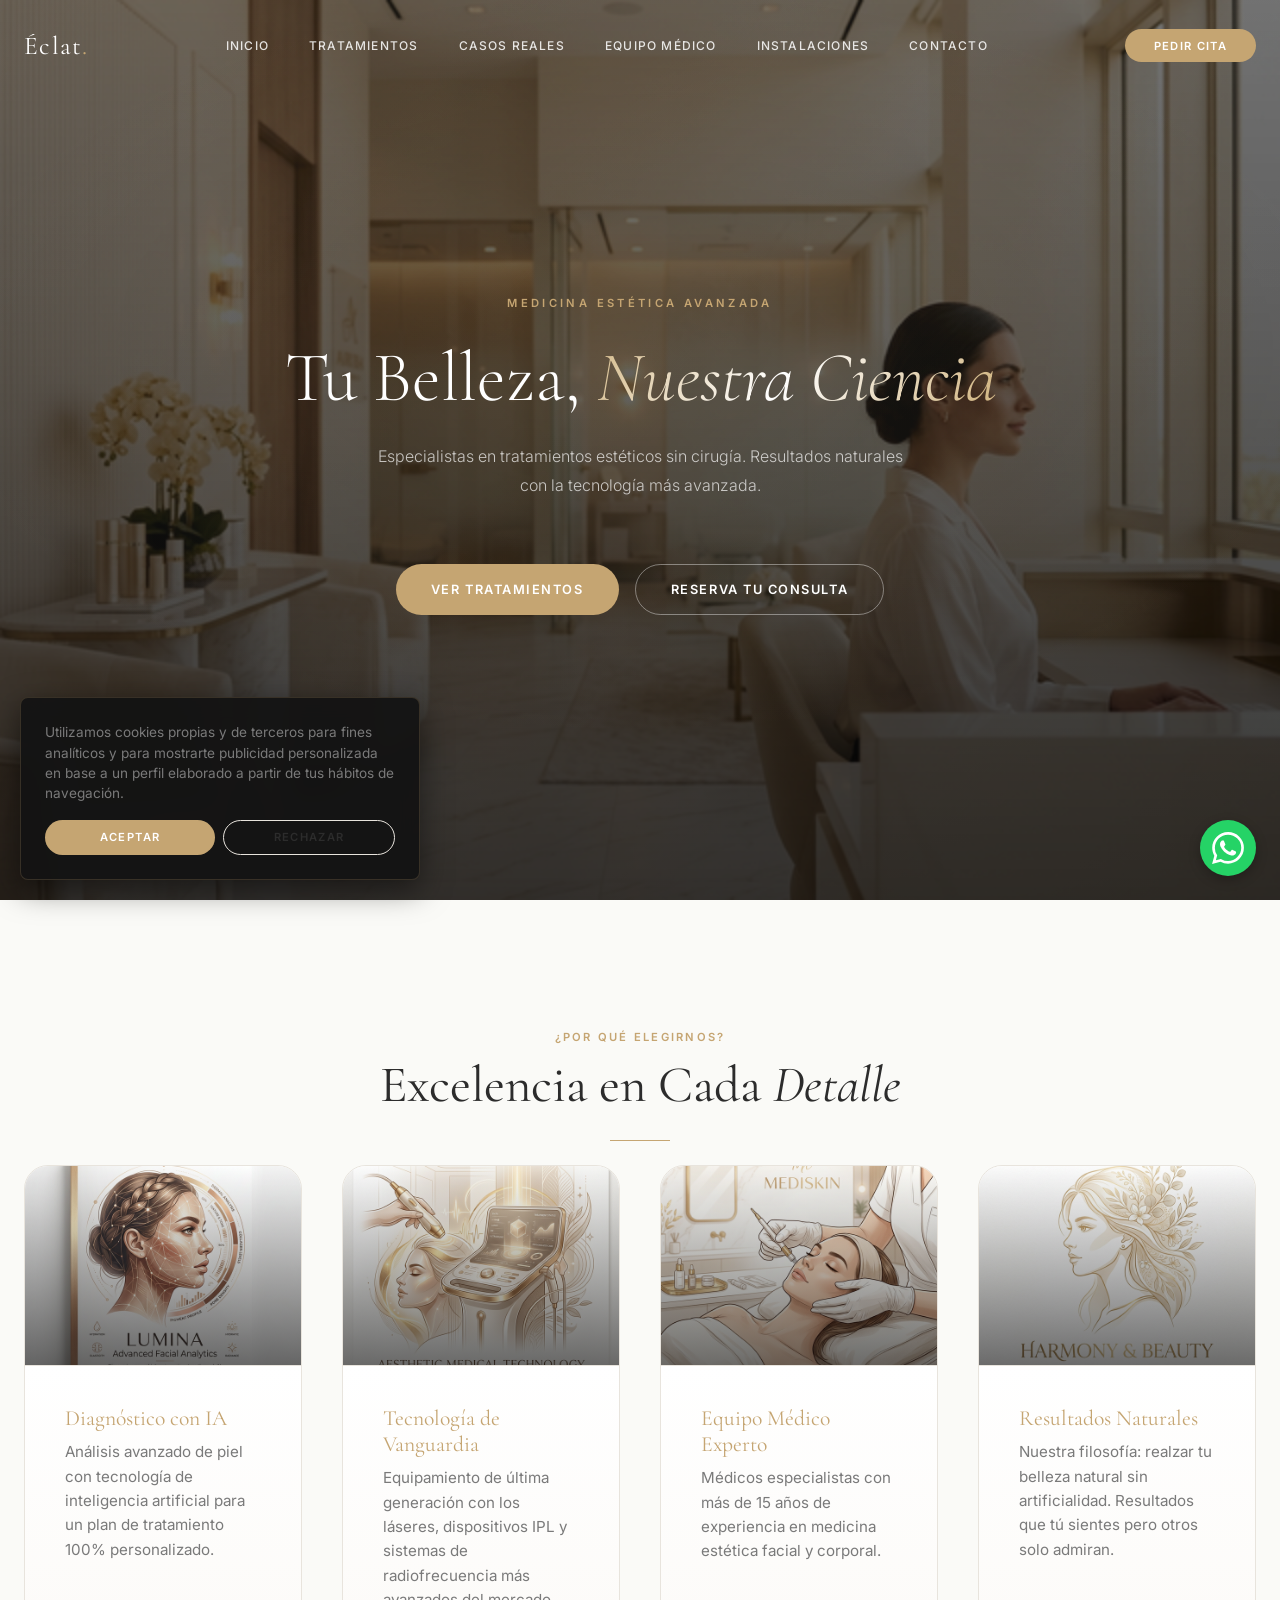
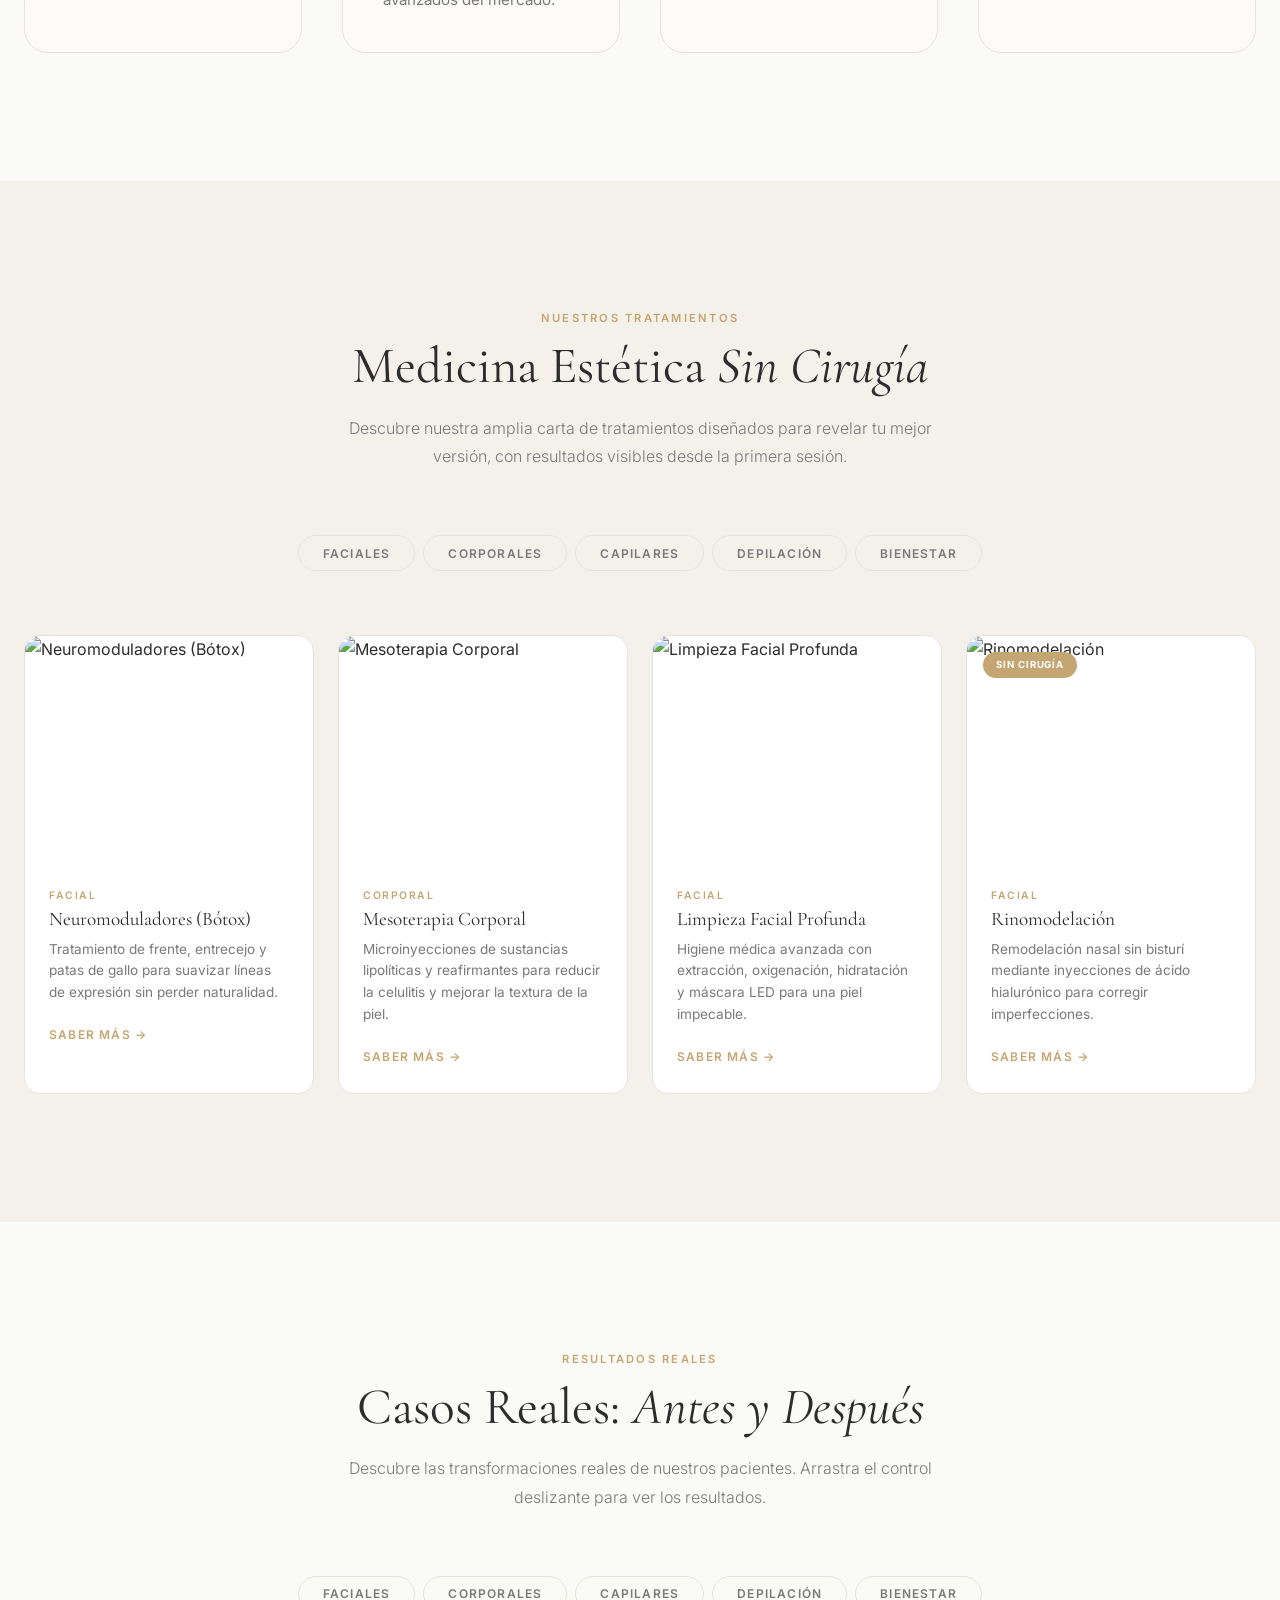
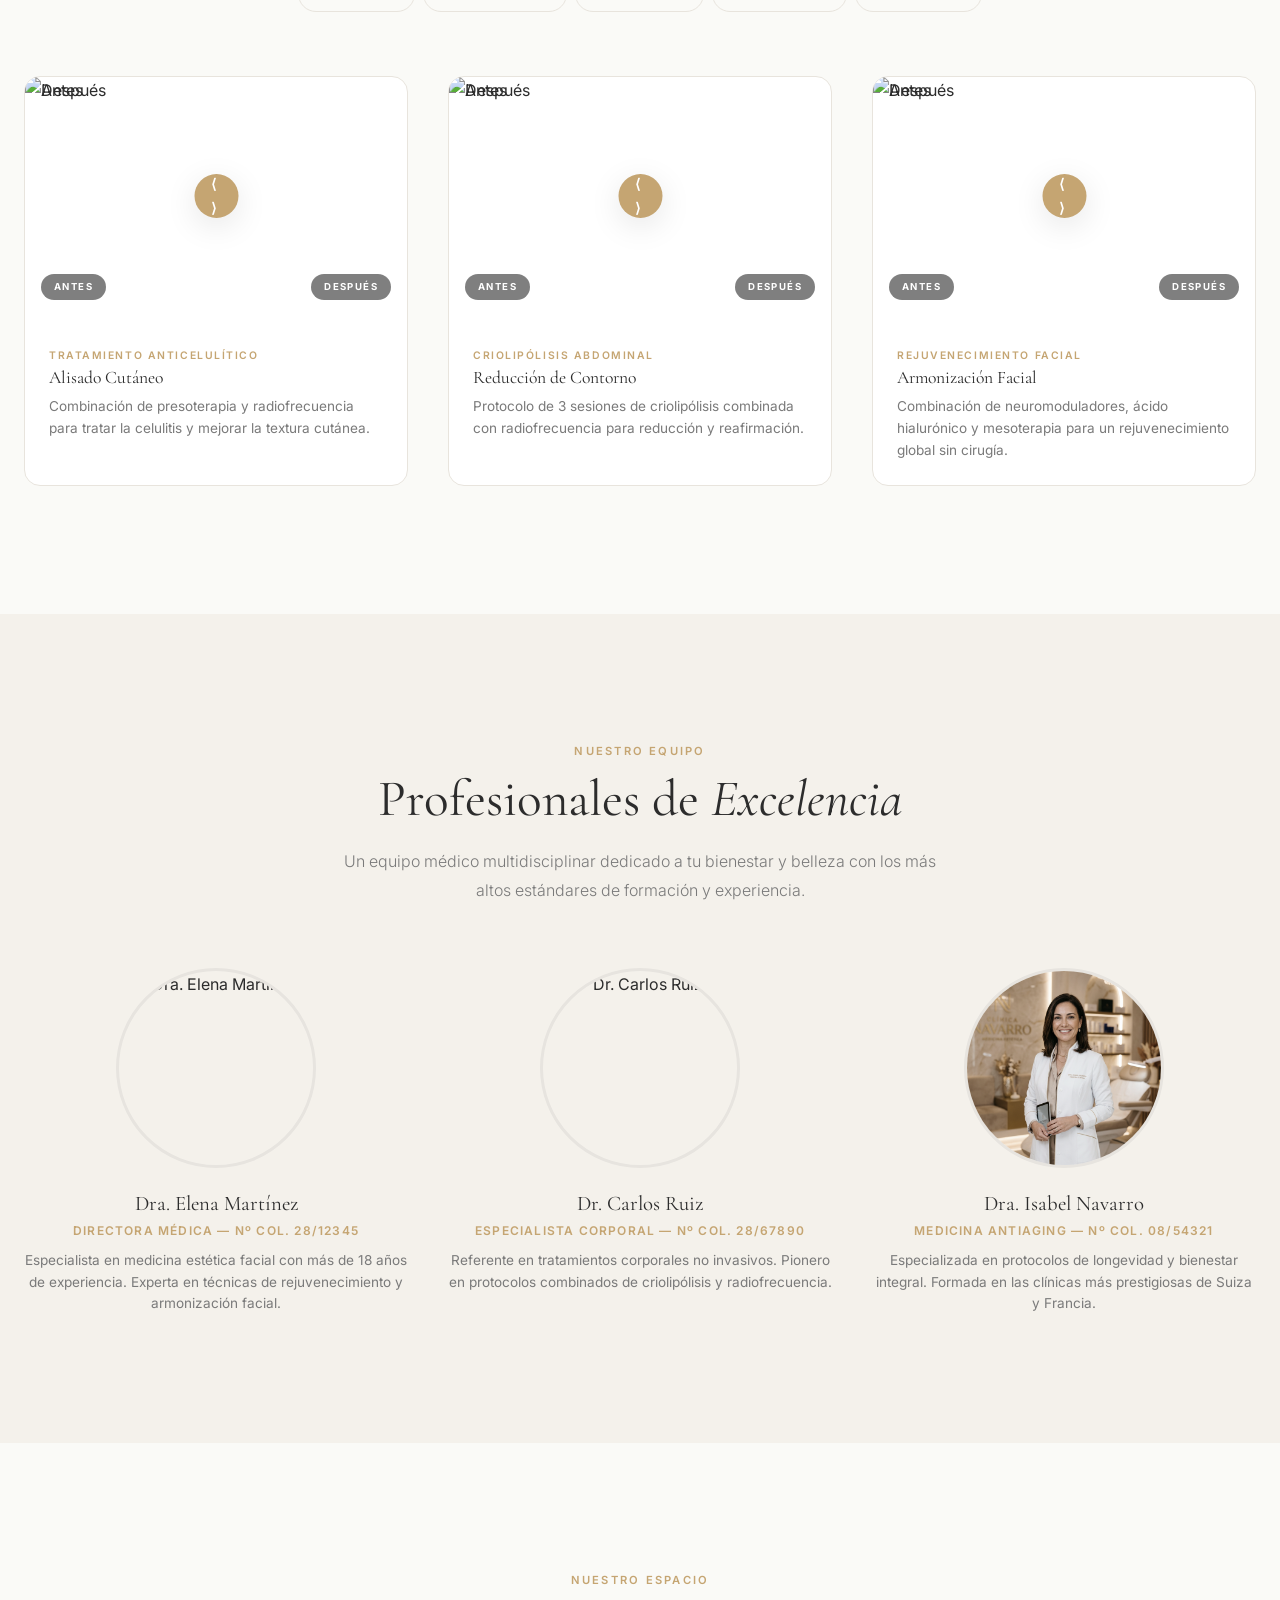
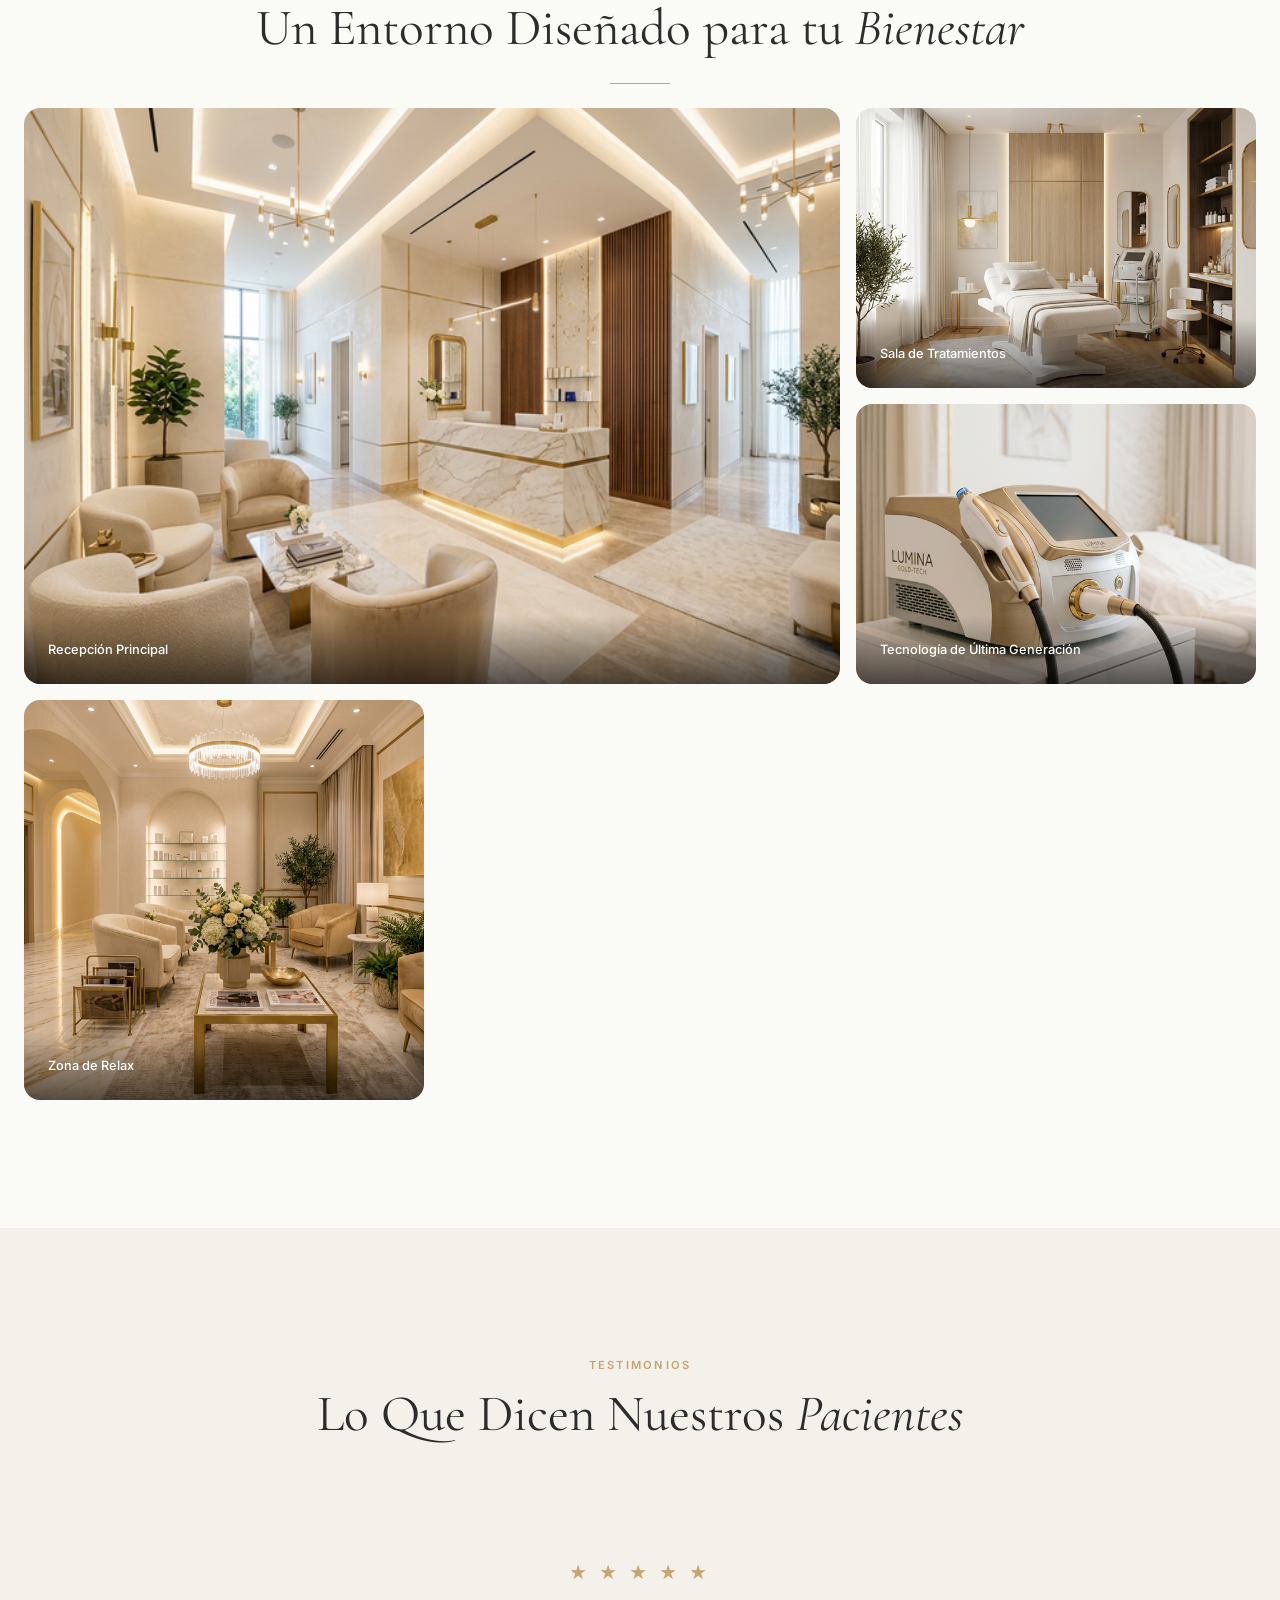
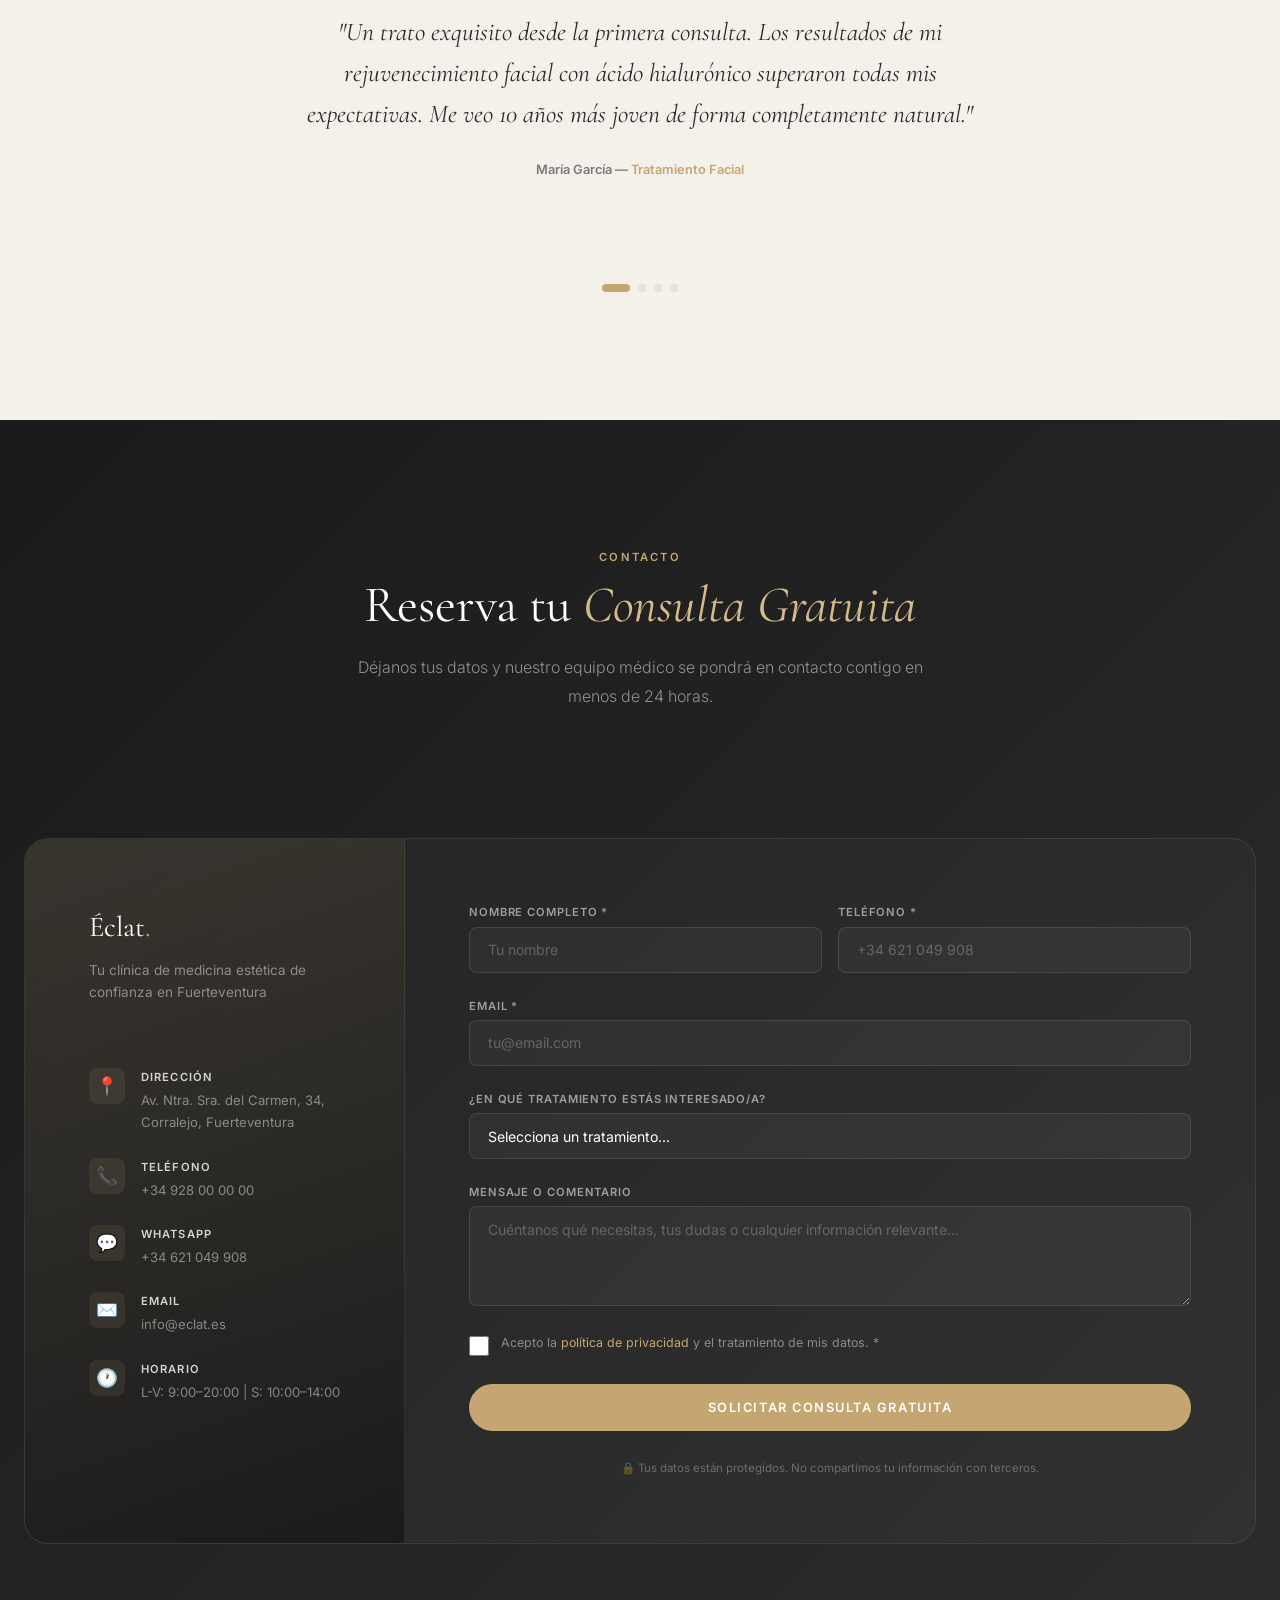
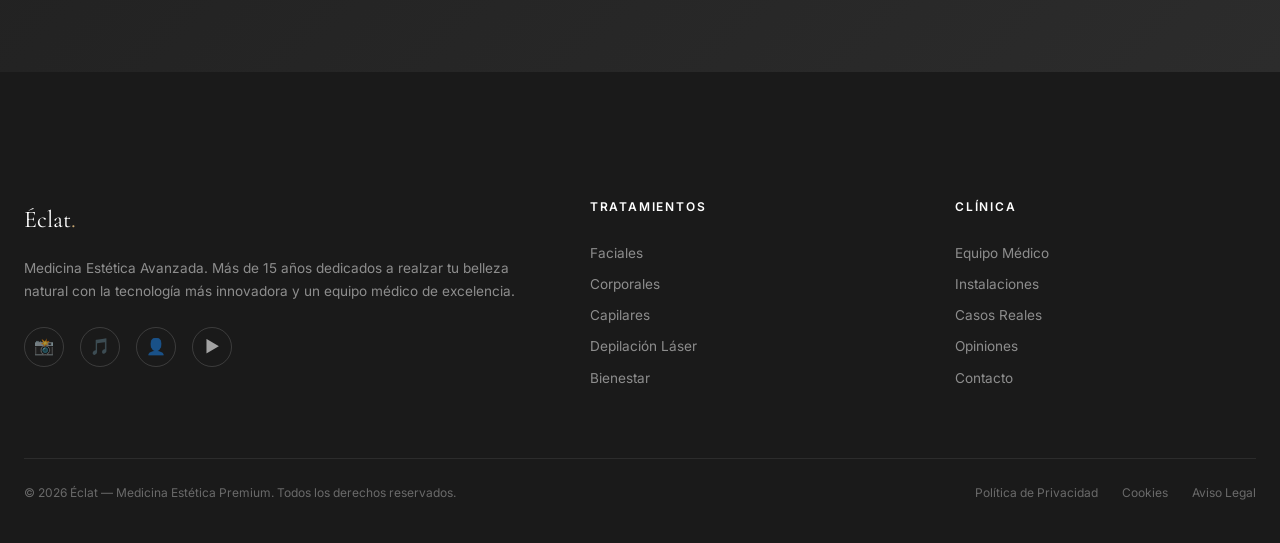
==== index.html @ e2009269 "Initial commit" ====
<!DOCTYPE html>
<html lang="es">

<head>
  <meta charset="UTF-8">
  <meta name="viewport" content="width=device-width, initial-scale=1.0">
  <title>Clínica Estética Premium — Medicina Estética Avanzada</title>
  <meta name="description"
    content="Descubre los mejores tratamientos de medicina estética sin cirugía. Ácido hialurónico, neuromoduladores, rejuvenecimiento facial y corporal en nuestra clínica premium.">
  <link rel="stylesheet" href="css/style.css?v=final4">
  <style>
    /* Ocultar el botón automático del widget de CitaYa para que no moleste al chat */
    #citaya-widget + button, 
    button[style*="fixed"][style*="z-index: 9998"],
    button:has(svg) + div + button { 
      display: none !important; 
    }
  </style>
  <link rel="icon"
    href="data:image/svg+xml,<svg xmlns='http://www.w3.org/2000/svg' viewBox='0 0 100 100'><text y='.9em' font-size='90'>✨</text></svg>">
</head>

<body>

  <!-- ======== HEADER ======== -->
  <header class="header" id="header">
    <div class="container header__inner">
      <a href="#inicio" class="header__logo">Éclat<span>.</span></a>
      <nav class="header__nav" id="nav">
        <a href="#inicio">Inicio</a>
        <a href="#tratamientos">Tratamientos</a>
        <a href="#resultados">Casos Reales</a>
        <a href="#equipo">Equipo Médico</a>
        <a href="#instalaciones">Instalaciones</a>
        <a href="#contacto">Contacto</a>
      </nav>
      <button onclick="abrirCitaya()" class="btn btn--primary header__cta">Pedir Cita</button>
      <button class="header__burger" id="burger" aria-label="Abrir menú">
        <span></span><span></span><span></span>
      </button>
    </div>
  </header>

  <!-- Mobile Nav -->
  <nav class="mobile-nav" id="mobileNav">
    <a href="#inicio">Inicio</a>
    <a href="#tratamientos">Tratamientos</a>
    <a href="#resultados">Casos Reales</a>
    <a href="#equipo">Equipo Médico</a>
    <a href="#instalaciones">Instalaciones</a>
    <a href="#contacto">Contacto</a>
    <button onclick="abrirCitaya()" class="btn btn--primary" style="margin-top:1rem;">Pedir Cita</button>
  </nav>

  <!-- ======== HERO ======== -->
  <section class="hero" id="inicio">
    <div class="hero__bg">
      <img src="img/hero-bg.png" alt="Clínica Éclat — Medicina Estética Premium">
    </div>
    <div class="hero__overlay"></div>
    <!-- Large Aurora Orbs -->
    <div class="hero__orbs">
      <div class="hero__orb hero__orb--1"></div>
      <div class="hero__orb hero__orb--2"></div>
      <div class="hero__orb hero__orb--3"></div>
      <div class="hero__orb hero__orb--4"></div>
    </div>
    <!-- Mouse-tracking spotlight -->
    <div class="hero__spotlight" id="heroSpotlight"></div>
    <!-- Floating particles (JS-generated) -->
    <div class="hero__particles" id="heroParticles"></div>
    <!-- Decorative corner frames -->
    <!-- Content -->
    <div class="hero__content">
      <span class="hero__label hero-anim hero-anim--1">
        <span class="hero__label-line"></span>
        Medicina Estética Avanzada
        <span class="hero__label-line"></span>
      </span>
      <h1 class="hero__title hero-anim hero-anim--2">Tu Belleza, <em class="hero__shimmer">Nuestra Ciencia</em></h1>
      <p class="hero__subtitle hero-anim hero-anim--3">Especialistas en tratamientos estéticos sin cirugía. Resultados
        naturales con la tecnología más avanzada.</p>
      <div class="hero__buttons hero-anim hero-anim--4">
        <a href="#tratamientos" class="btn btn--primary btn--glow">Ver Tratamientos</a>
        <a href="#contacto" class="btn btn--outline-white">Reserva tu Consulta</a>
      </div>
    </div>
  </section>

  <!-- ======== BENEFITS ======== -->
  <section class="section" id="beneficios">
    <div class="container">
      <div class="text-center">
        <span class="section__label reveal">¿Por Qué Elegirnos?</span>
        <h2 class="section__title reveal">Excelencia en Cada <em>Detalle</em></h2>
        <div class="divider reveal"></div>
      </div>
      <div class="benefits">
        <div class="benefit-card reveal reveal-delay-1">
          <div class="benefit-card__image-wrapper">
            <img src="img/illust_ai.png" alt="Diagnóstico IA" class="benefit-card__image">
          </div>
          <div class="benefit-card__content">
            <h3 class="benefit-card__title">Diagnóstico con IA</h3>
            <p class="benefit-card__desc">Análisis avanzado de piel con tecnología de inteligencia artificial para un
              plan de tratamiento 100% personalizado.</p>
          </div>
        </div>

        <div class="benefit-card reveal reveal-delay-2">
          <div class="benefit-card__image-wrapper">
            <img src="img/illust_tech.png" alt="Tecnología Vanguardia" class="benefit-card__image">
          </div>
          <div class="benefit-card__content">
            <h3 class="benefit-card__title">Tecnología de Vanguardia</h3>
            <p class="benefit-card__desc">Equipamiento de última generación con los láseres, dispositivos IPL y sistemas
              de radiofrecuencia más avanzados del mercado.</p>
          </div>
        </div>

        <div class="benefit-card reveal reveal-delay-3">
          <div class="benefit-card__image-wrapper">
            <img src="img/illust_team.png" alt="Equipo Médico Experto" class="benefit-card__image">
          </div>
          <div class="benefit-card__content">
            <h3 class="benefit-card__title">Equipo Médico Experto</h3>
            <p class="benefit-card__desc">Médicos especialistas con más de 15 años de experiencia en medicina estética
              facial y corporal.</p>
          </div>
        </div>

        <div class="benefit-card reveal reveal-delay-4">
          <div class="benefit-card__image-wrapper">
            <img src="img/illust_results.png" alt="Resultados Naturales" class="benefit-card__image">
          </div>
          <div class="benefit-card__content">
            <h3 class="benefit-card__title">Resultados Naturales</h3>
            <p class="benefit-card__desc">Nuestra filosofía: realzar tu belleza natural sin artificialidad. Resultados
              que tú sientes pero otros solo admiran.</p>
          </div>
        </div>
      </div>
    </div>
  </section>

  <!-- ======== TREATMENTS ======== -->
  <section class="section section--alt" id="tratamientos">
    <div class="container">
      <div class="text-center">
        <span class="section__label reveal">Nuestros Tratamientos</span>
        <h2 class="section__title reveal">Medicina Estética <em>Sin Cirugía</em></h2>
        <p class="section__subtitle reveal">Descubre nuestra amplia carta de tratamientos diseñados para revelar tu
          mejor versión, con resultados visibles desde la primera sesión.</p>
      </div>

      <!-- Tabs -->
      <div class="treatments__tabs reveal" id="treatmentTabs">
        <button class="treatments__tab" data-category="facial">Faciales</button>
        <button class="treatments__tab" data-category="corporal">Corporales</button>
        <button class="treatments__tab" data-category="capilar">Capilares</button>
        <button class="treatments__tab" data-category="depilacion">Depilación</button>
        <button class="treatments__tab" data-category="bienestar">Bienestar</button>
      </div>

      <!-- Grid -->
      <div class="treatments__grid" id="treatmentsGrid">
        <!-- Cards inserted by JS -->
      </div>
    </div>
  </section>

  <!-- ======== BEFORE / AFTER ======== -->
  <section class="section" id="resultados">
    <div class="container">
      <div class="text-center">
        <span class="section__label reveal">Resultados Reales</span>
        <h2 class="section__title reveal">Casos Reales: <em>Antes y Después</em></h2>
        <p class="section__subtitle reveal">Descubre las transformaciones reales de nuestros pacientes. Arrastra el
          control deslizante para ver los resultados.</p>
      </div>

      <!-- Filters -->
      <div class="cases__filters reveal" id="caseFilters">
        <button class="treatments__tab" data-filter="facial">Faciales</button>
        <button class="treatments__tab" data-filter="corporal">Corporales</button>
        <button class="treatments__tab" data-filter="capilar">Capilares</button>
        <button class="treatments__tab" data-filter="depilacion">Depilación</button>
        <button class="treatments__tab" data-filter="bienestar">Bienestar</button>
      </div>

      <!-- Cases Grid -->
      <div class="cases__grid" id="casesGrid">
        <!-- Cases inserted by JS -->
      </div>


    </div>
  </section>

  <!-- ======== ADMIN: UPLOAD PANEL (Hidden by default, toggle with ?admin) ======== -->
  <section class="section section--alt" id="adminUpload" style="display:none;">
    <div class="container container--narrow">
      <div class="text-center">
        <span class="section__label">Panel de Administración</span>
        <h2 class="section__title">Subir Nuevo <em>Caso Real</em></h2>
        <p class="section__subtitle">Sube las fotos o vídeos del antes y después de tus pacientes.</p>
      </div>
      <form id="uploadForm" class="upload-form">
        <div style="display:grid;grid-template-columns:1fr 1fr;gap:var(--space-lg);margin-bottom:var(--space-lg);">
          <div>
            <label class="section__label" style="margin-bottom:var(--space-sm);">Foto / Vídeo — Antes</label>
            <div class="upload-zone" id="dropBefore">
              <div class="upload-zone__icon">📷</div>
              <p class="upload-zone__text">Arrastra aquí o <strong>haz clic</strong> para seleccionar</p>
              <input type="file" id="fileBefore" accept="image/*,video/*" style="display:none;">
            </div>
            <div id="previewBefore" style="margin-top:var(--space-sm);"></div>
          </div>
          <div>
            <label class="section__label" style="margin-bottom:var(--space-sm);">Foto / Vídeo — Después</label>
            <div class="upload-zone" id="dropAfter">
              <div class="upload-zone__icon">📷</div>
              <p class="upload-zone__text">Arrastra aquí o <strong>haz clic</strong> para seleccionar</p>
              <input type="file" id="fileAfter" accept="image/*,video/*" style="display:none;">
            </div>
            <div id="previewAfter" style="margin-top:var(--space-sm);"></div>
          </div>
        </div>

        <div style="display:grid;grid-template-columns:1fr 1fr;gap:var(--space-lg);margin-bottom:var(--space-lg);">
          <div>
            <label class="section__label" style="margin-bottom:var(--space-sm);">Nombre del Paciente</label>
            <input type="text" id="caseName" placeholder="Ej: María G."
              style="width:100%;padding:0.75rem 1rem;border:1px solid var(--color-border);border-radius:var(--radius-md);font-family:var(--font-sans);font-size:0.9rem;outline:none;background:var(--color-surface);">
          </div>
          <div>
            <label class="section__label" style="margin-bottom:var(--space-sm);">Tratamiento Realizado</label>
            <select id="caseTreatment"
              style="width:100%;padding:0.75rem 1rem;border:1px solid var(--color-border);border-radius:var(--radius-md);font-family:var(--font-sans);font-size:0.9rem;outline:none;background:var(--color-surface);">
              <option value="facial">Facial</option>
              <option value="corporal">Corporal</option>
              <option value="capilar">Capilar</option>
              <option value="depilacion">Depilación</option>
              <option value="bienestar">Bienestar</option>
            </select>
          </div>
        </div>

        <div style="margin-bottom:var(--space-lg);">
          <label class="section__label" style="margin-bottom:var(--space-sm);">Descripción del Caso</label>
          <textarea id="caseDesc" rows="3"
            placeholder="Describe brevemente el tratamiento aplicado y los resultados obtenidos..."
            style="width:100%;padding:0.75rem 1rem;border:1px solid var(--color-border);border-radius:var(--radius-md);font-family:var(--font-sans);font-size:0.9rem;outline:none;resize:vertical;background:var(--color-surface);"></textarea>
        </div>

        <div class="text-center">
          <button type="submit" class="btn btn--primary">Publicar Caso Real</button>
        </div>
      </form>
    </div>
  </section>

  <!-- ======== TEAM ======== -->
  <section class="section section--alt" id="equipo">
    <div class="container">
      <div class="text-center">
        <span class="section__label reveal">Nuestro Equipo</span>
        <h2 class="section__title reveal">Profesionales de <em>Excelencia</em></h2>
        <p class="section__subtitle reveal">Un equipo médico multidisciplinar dedicado a tu bienestar y belleza con los
          más altos estándares de formación y experiencia.</p>
      </div>
      <div class="team__grid">
        <div class="team-card reveal reveal-delay-1">
          <img src="https://images.unsplash.com/photo-1559839734-2b71ea197ec2?w=400&h=400&fit=crop&crop=face"
            alt="Dra. Elena Martínez" class="team-card__photo">
          <h3 class="team-card__name">Dra. Elena Martínez</h3>
          <p class="team-card__role">Directora Médica — Nº Col. 28/12345</p>
          <p class="team-card__bio">Especialista en medicina estética facial con más de 18 años de experiencia. Experta
            en técnicas de rejuvenecimiento y armonización facial.</p>
        </div>
        <div class="team-card reveal reveal-delay-2">
          <img src="https://images.unsplash.com/photo-1612349317150-e413f6a5b16d?w=400&h=400&fit=crop&crop=face"
            alt="Dr. Carlos Ruiz" class="team-card__photo">
          <h3 class="team-card__name">Dr. Carlos Ruiz</h3>
          <p class="team-card__role">Especialista Corporal — Nº Col. 28/67890</p>
          <p class="team-card__bio">Referente en tratamientos corporales no invasivos. Pionero en protocolos combinados
            de criolipólisis y radiofrecuencia.</p>
        </div>
        <div class="team-card reveal reveal-delay-3">
          <img src="img/dra_isabel_navarro.png" alt="Dra. Isabel Navarro" class="team-card__photo">
          <h3 class="team-card__name">Dra. Isabel Navarro</h3>
          <p class="team-card__role">Medicina Antiaging — Nº Col. 08/54321</p>
          <p class="team-card__bio">Especializada en protocolos de longevidad y bienestar integral. Formada en las
            clínicas más prestigiosas de Suiza y Francia.</p>
        </div>
      </div>
    </div>
  </section>

  <!-- ======== FACILITIES ======== -->
  <section class="section" id="instalaciones">
    <div class="container">
      <div class="text-center">
        <span class="section__label reveal">Nuestro Espacio</span>
        <h2 class="section__title reveal">Un Entorno Diseñado para tu <em>Bienestar</em></h2>
        <div class="divider reveal"></div>
      </div>
      <div class="facilities__grid reveal">
        <div class="facilities__item">
          <img src="img/facility-main.png" alt="Recepción de la clínica Éclat">
          <div class="facilities__caption">Recepción Principal</div>
        </div>
        <div class="facilities__item">
          <img src="img/facility-treatment.png" alt="Sala de tratamientos">
          <div class="facilities__caption">Sala de Tratamientos</div>
        </div>
        <div class="facilities__item">
          <img src="img/facility-tech.png" alt="Tecnología avanzada">
          <div class="facilities__caption">Tecnología de Última Generación</div>
        </div>
        <div class="facilities__item">
          <img src="img/facility-lounge.png" alt="Zona de relajación">
          <div class="facilities__caption">Zona de Relax</div>
        </div>
      </div>
    </div>
  </section>

  <!-- ======== TESTIMONIALS ======== -->
  <section class="section section--alt" id="testimonios">
    <div class="container container--narrow">
      <div class="text-center">
        <span class="section__label reveal">Testimonios</span>
        <h2 class="section__title reveal">Lo Que Dicen Nuestros <em>Pacientes</em></h2>
        <div class="divider reveal"></div>
      </div>
      <div class="testimonials__carousel reveal" id="testimonialCarousel">
        <div class="testimonial-card">
          <div class="testimonial-card__stars">★ ★ ★ ★ ★</div>
          <p class="testimonial-card__quote">"Un trato exquisito desde la primera consulta. Los resultados de mi
            rejuvenecimiento facial con ácido hialurónico superaron todas mis expectativas. Me veo 10 años más joven de
            forma completamente natural."</p>
          <p class="testimonial-card__author">María García — <span>Tratamiento Facial</span></p>
        </div>
        <div class="testimonial-card">
          <div class="testimonial-card__stars">★ ★ ★ ★ ★</div>
          <p class="testimonial-card__quote">"Después de probar varias clínicas, encontré en Éclat la profesionalidad y
            los resultados que buscaba. La Dra. Martínez es increíble con el bótox, resultado muy natural."</p>
          <p class="testimonial-card__author">Laura Fernández — <span>Neuromoduladores</span></p>
        </div>
        <div class="testimonial-card">
          <div class="testimonial-card__stars">★ ★ ★ ★ ★</div>
          <p class="testimonial-card__quote">"El protocolo de tratamiento corporal combinado ha sido una revolución. En
            6 sesiones he notado una diferencia impresionante. El equipo es maravilloso y las instalaciones preciosas."
          </p>
          <p class="testimonial-card__author">Ana Rodríguez — <span>Tratamiento Corporal</span></p>
        </div>
        <div class="testimonial-card">
          <div class="testimonial-card__stars">★ ★ ★ ★ ★</div>
          <p class="testimonial-card__quote">"Desde que empecé mi tratamiento de mesoterapia capilar he notado una
            mejora enorme. El Dr. Ruiz me explicó todo con detalle y el seguimiento es impecable."</p>
          <p class="testimonial-card__author">Javier López — <span>Tratamiento Capilar</span></p>
        </div>
      </div>
      <div class="testimonials__dots" id="testimonialDots"></div>
    </div>
  </section>

  <!-- ======== CONTACT FORM ======== -->
  <section class="section section--dark" id="contacto">
    <div class="container">
      <div class="text-center">
        <span class="section__label reveal">Contacto</span>
        <h2 class="section__title reveal" style="color:#fff;">Reserva tu <em
            style="color:var(--color-gold-light);">Consulta Gratuita</em></h2>
        <p class="section__subtitle reveal" style="color:rgba(255,255,255,0.5);">Déjanos tus datos y nuestro equipo
          médico se pondrá en contacto contigo en menos de 24 horas.</p>
        <span id="contactFormAnchor" style="display:block;height:0;overflow:hidden;"></span>
      </div>
      <div class="contact-form-wrapper reveal">
        <!-- Info Panel -->
        <div class="contact-info-panel">
          <div class="contact-info-panel__header">
            <div class="contact-info-panel__logo">Éclat<span>.</span></div>
            <p>Tu clínica de medicina estética de confianza en Fuerteventura</p>
          </div>
          <div class="contact-info-panel__items">
            <div class="contact-info-item">
              <div class="contact-info-item__icon">📍</div>
              <div>
                <strong>Dirección</strong>
                <p>Av. Ntra. Sra. del Carmen, 34, Corralejo, Fuerteventura</p>
              </div>
            </div>
            <div class="contact-info-item">
              <div class="contact-info-item__icon">📞</div>
              <div>
                <strong>Teléfono</strong>
                <p><a href="tel:+34928000000">+34 928 00 00 00</a></p>
              </div>
            </div>
            <div class="contact-info-item">
              <div class="contact-info-item__icon">💬</div>
              <div>
                <strong>WhatsApp</strong>
                <p><a href="https://wa.me/34621049908" target="_blank">+34 621 049 908</a></p>
              </div>
            </div>
            <div class="contact-info-item">
              <div class="contact-info-item__icon">✉️</div>
              <div>
                <strong>Email</strong>
                <p><a href="mailto:info@eclat.es">info@eclat.es</a></p>
              </div>
            </div>
            <div class="contact-info-item">
              <div class="contact-info-item__icon">🕐</div>
              <div>
                <strong>Horario</strong>
                <p>L-V: 9:00–20:00 | S: 10:00–14:00</p>
              </div>
            </div>
          </div>
          <div class="contact-info-panel__cta">
          </div>
        </div>
        <!-- Form -->
        <form class="contact-form" id="contactForm" novalidate>
          <div class="contact-form__row">
            <div class="contact-form__group">
              <label for="contactName">Nombre completo *</label>
              <input type="text" id="contactName" placeholder="Tu nombre" required>
            </div>
            <div class="contact-form__group">
              <label for="contactPhone">Teléfono *</label>
              <input type="tel" id="contactPhone" placeholder="+34 621 049 908" required>
            </div>
          </div>
          <div class="contact-form__group">
            <label for="contactEmail">Email *</label>
            <input type="email" id="contactEmail" placeholder="tu@email.com" required>
          </div>
          <div class="contact-form__group">
            <label for="contactInterest">¿En qué tratamiento estás interesado/a?</label>
            <select id="contactInterest">
              <option value="" disabled selected>Selecciona un tratamiento...</option>
              <optgroup label="Faciales">
                <option value="acido-hialuronico">Ácido Hialurónico</option>
                <option value="botox">Neuromoduladores (Bótox)</option>
                <option value="hilos-tensores">Hilos Tensores</option>
                <option value="mesoterapia-facial">Mesoterapia Facial</option>
                <option value="peeling">Peeling Químico</option>
                <option value="ipl-laser">Rejuvenecimiento IPL / Láser</option>
                <option value="indiba-facial">Indiba Facial</option>
                <option value="limpieza-facial">Limpieza Facial Profunda</option>
                <option value="rinomodelacion">Rinomodelación</option>
                <option value="prp-facial">Plasma Rico en Plaquetas</option>
              </optgroup>
              <optgroup label="Corporales">
                <option value="criolipólisis">Criolipólisis</option>
                <option value="cavitacion">Cavitación Médica</option>
                <option value="mesoterapia-corporal">Mesoterapia Corporal</option>
                <option value="varices">Eliminación de Varices</option>
                <option value="anticelulitico">Tratamiento Anticelulítico</option>
                <option value="reafirmante">Tratamiento Reafirmante</option>
              </optgroup>
              <optgroup label="Capilares">
                <option value="mesoterapia-capilar">Mesoterapia Capilar</option>
                <option value="prp-capilar">PRP Capilar</option>
                <option value="laser-capilar">Láser Capilar</option>
              </optgroup>
              <optgroup label="Depilación">
                <option value="depilacion-laser">Depilación Láser Médica</option>
                <option value="depilacion-facial">Láser Facial</option>
              </optgroup>
              <optgroup label="Protocolos">
                <option value="antiaging">Protocolo Antiaging Integral</option>
                <option value="pre-boda">Protocolo Pre-Boda</option>
                <option value="postparto">Protocolo Postparto</option>
                <option value="longevidad">Protocolo Longevidad</option>
              </optgroup>
              <optgroup label="Otras Consultas">
                <option value="consulta-general">Consulta General / No lo sé</option>
              </optgroup>
            </select>
          </div>
          <div class="contact-form__group">
            <label for="contactMessage">Mensaje o comentario</label>
            <textarea id="contactMessage" rows="4"
              placeholder="Cuéntanos qué necesitas, tus dudas o cualquier información relevante..."></textarea>
          </div>
          <div class="contact-form__group" style="flex-direction:row;align-items:flex-start;gap:12px;padding:4px 0;">
            <input type="checkbox" id="contactPrivacy" required
              style="width:20px;height:20px;flex-shrink:0;margin-top:2px;accent-color:var(--color-gold);cursor:pointer;">
            <label for="contactPrivacy"
              style="font-size:0.78rem;color:rgba(255,255,255,0.45);line-height:1.5;cursor:pointer;text-transform:none;letter-spacing:0;font-weight:400;">
              Acepto la <a href="privacidad.html" style="color:var(--color-gold);">política de privacidad</a> y el
              tratamiento de mis datos. *
            </label>
          </div>
          <div id="formError" class="form-error"></div>
          <div id="formSuccess" class="form-success">
            <div class="form-success__icon">✨</div>
            <h4 class="form-success__title">Solicitud Recibida</h4>
            <p class="form-success__message">Gracias por confiar en Éclat. Nuestro equipo de especialistas está
              revisando su caso y nos pondremos en contacto con usted a la mayor brevedad posible.</p>
          </div>
          <button type="submit" class="btn btn--primary btn--glow"
            style="width:100%;justify-content:center;padding:1rem 2rem;" id="submitConsultaBtn">Solicitar Consulta
            Gratuita</button>
          <p class="contact-form__disclaimer">🔒 Tus datos están protegidos. No compartimos tu información con terceros.
          </p>
        </form>
      </div>
    </div>
  </section>

  <!-- ======== FOOTER ======== -->
  <footer class="footer">
    <div class="container">
      <div class="footer__grid">
        <div>
          <div class="footer__logo">Éclat<span>.</span></div>
          <p class="footer__desc">Medicina Estética Avanzada. Más de 15 años dedicados a realzar tu belleza natural con
            la tecnología más innovadora y un equipo médico de excelencia.</p>
          <div class="footer__social">
            <a href="https://instagram.com" target="_blank" aria-label="Instagram">📸</a>
            <a href="https://tiktok.com" target="_blank" aria-label="TikTok">🎵</a>
            <a href="https://facebook.com" target="_blank" aria-label="Facebook">👤</a>
            <a href="https://youtube.com" target="_blank" aria-label="YouTube">▶️</a>
          </div>
        </div>
        <div>
          <h4>Tratamientos</h4>
          <div class="footer__links">
            <a href="#tratamientos" class="footer__treatment-link" data-tab="facial">Faciales</a>
            <a href="#tratamientos" class="footer__treatment-link" data-tab="corporal">Corporales</a>
            <a href="#tratamientos" class="footer__treatment-link" data-tab="capilar">Capilares</a>
            <a href="#tratamientos" class="footer__treatment-link" data-tab="depilacion">Depilación Láser</a>
            <a href="#tratamientos" class="footer__treatment-link" data-tab="bienestar">Bienestar</a>
          </div>
        </div>
        <div>
          <h4>Clínica</h4>
          <div class="footer__links">
            <a href="#equipo">Equipo Médico</a>
            <a href="#instalaciones">Instalaciones</a>
            <a href="#resultados">Casos Reales</a>
            <a href="#testimonios">Opiniones</a>
            <a href="#contacto">Contacto</a>
          </div>
        </div>
      </div>
      <div class="footer__bottom">
        <p>© 2026 Éclat — Medicina Estética Premium. Todos los derechos reservados.</p>
        <div class="footer__legal">
          <a href="privacidad.html">Política de Privacidad</a>
          <a href="cookies.html">Cookies</a>
          <a href="aviso-legal.html">Aviso Legal</a>
        </div>
      </div>
    </div>
  </footer>

  <!-- ======== TREATMENT MODAL ======== -->
  <div class="modal-overlay" id="treatmentModal">
    <div class="modal">
      <button class="modal__close" id="modalClose">✕</button>
      <div id="modalContent"></div>
    </div>
  </div>

  <!-- ======== COOKIE BANNER ======== -->
  <div class="cookie-banner" id="cookieBanner">
    <div class="cookie-banner__content">
      <p>Utilizamos cookies propias y de terceros para fines analíticos y para mostrarte publicidad personalizada en
        base a un perfil elaborado a partir de tus hábitos de navegación.</p>
    </div>
    <div class="cookie-banner__actions">
      <button class="btn btn--primary btn--small" id="acceptCookies">Aceptar</button>
      <button class="btn btn--outline btn--small" id="rejectCookies">Rechazar</button>
    </div>
  </div>

  <script src="js/app.js?v=final5"></script>

  <!-- ======== WHATSAPP WIDGET ======== -->
  <a href="https://wa.me/34644119402" class="whatsapp-float" target="_blank" aria-label="Contactar por WhatsApp">
    <svg width="28" height="28" viewBox="0 0 24 24" fill="white" xmlns="http://www.w3.org/2000/svg">
      <path d="M17.472 14.382c-.297-.149-1.758-.867-2.03-.967-.273-.099-.471-.148-.67.15-.197.297-.767.966-.94 1.164-.173.199-.347.223-.644.075-.297-.15-1.255-.463-2.39-1.475-.888-.788-1.489-1.761-1.663-2.06-.173-.298-.018-.458.13-.606.134-.133.298-.347.446-.52.149-.174.198-.298.298-.497.099-.198.05-.371-.025-.52-.075-.149-.669-1.612-.916-2.207-.242-.579-.487-.5-.669-.51a12.8 12.8 0 0 0-.57-.01c-.198 0-.52.074-.792.372-.272.297-1.04 1.016-1.04 2.479 0 1.462 1.065 2.875 1.213 3.074.149.198 2.096 3.2 5.077 4.487.709.306 1.262.489 1.694.625.712.227 1.36.195 1.871.118.571-.085 1.758-.719 2.006-1.413.248-.694.248-1.289.173-1.413-.074-.124-.272-.198-.57-.347m-5.421 7.403h-.004a9.87 9.87 0 0 1-5.031-1.378l-.361-.214-3.741.982.998-3.648-.235-.374a9.86 9.86 0 0 1-1.51-5.26c.001-5.45 4.436-9.884 9.888-9.884 2.64 0 5.122 1.03 6.988 2.898a9.825 9.825 0 0 1 2.893 6.994c-.003 5.45-4.437 9.884-9.885 9.884m8.413-18.297A11.815 11.815 0 0 0 12.05 0C5.495 0 .16 5.335.157 11.892c0 2.096.547 4.142 1.588 5.945L.057 24l6.305-1.654a11.882 11.882 0 0 0 5.683 1.448h.005c6.554 0 11.89-5.335 11.893-11.893a11.821 11.821 0 0 0-3.48-8.413z"/>
    </svg>
  </a>

  <style>
    .whatsapp-float {
      position: fixed;
      bottom: 24px;
      right: 24px;
      width: 56px;
      height: 56px;
      background-color: #25D366;
      color: #FFF;
      border-radius: 50%;
      display: flex;
      justify-content: center;
      align-items: center;
      box-shadow: 0 4px 12px rgba(0,0,0,0.25);
      z-index: 9999;
      transition: transform 0.3s ease, box-shadow 0.3s ease;
      text-decoration: none;
    }
    .whatsapp-float:hover {
      transform: scale(1.08);
      box-shadow: 0 6px 16px rgba(0,0,0,0.3);
      color: #FFF;
    }
    .whatsapp-float svg {
      width: 32px;
      height: 32px;
    }
    @media (max-width: 768px) {
      .whatsapp-float {
        bottom: 20px;
        right: 20px;
        width: 50px;
        height: 50px;
      }
      .whatsapp-float svg {
        width: 28px;
        height: 28px;
      }
    }
  </style>

  <!-- CitaYa Booking Widget -->
  <!-- CitaYa Booking Widget -->
  <div id="citaya-widget" data-slug="clinica-estetica-eclat" data-mode="floating"></div>
  <script src="https://citaya-dashboard.vercel.app/embed.js"></script>

  <script>
    function abrirCitaya() {
      // Intentar abrir el widget de CitaYa buscando su botón (aunque esté oculto por CSS)
      const botones = Array.from(document.querySelectorAll('button'));
      const widgetBtn = botones.find(b => 
        b.innerText.includes('Reservar cita') || 
        (b.style.position === 'fixed' && b.style.zIndex === '9998')
      );

      if (widgetBtn) {
        widgetBtn.click();
      } else if (window.Citaya && typeof window.Citaya.open === 'function') {
        // Segundo intento: usar la API si está disponible
        window.Citaya.open();
      } else {
        // Fallback final: ir al formulario si nada funciona
        const contactSection = document.getElementById('contacto');
        if (contactSection) {
          contactSection.scrollIntoView({ behavior: 'smooth' });
        }
      }
    }
    function cerrarCitaya() {
      if (window.Citaya && typeof window.Citaya.close === 'function') {
        window.Citaya.close();
      }
    }
  </script>

</body>

</html>
---- css/style.css ----
/* ============================================
   CLÍNICA ESTÉTICA PREMIUM — Design System
   ============================================ */

/* — Google Fonts — */
@import url('https://fonts.googleapis.com/css2?family=Cormorant+Garamond:ital,wght@0,300;0,400;0,500;0,600;0,700;1,400;1,500&family=Inter:wght@300;400;500;600;700&display=swap');

/* — CSS Custom Properties — */
:root {
  /* Colors */
  --color-bg: #FAFAF7;
  --color-bg-alt: #F4F1EB;
  --color-bg-dark: #1A1A1A;
  --color-surface: #FFFFFF;
  --color-gold: #C5A572;
  --color-gold-light: #D4BA8A;
  --color-gold-dark: #9E7E4E;
  --color-text: #2C2C2C;
  --color-text-muted: #7A7A7A;
  --color-text-light: #B0B0B0;
  --color-border: #E8E4DD;
  --color-overlay: rgba(20, 20, 20, 0.55);
  --color-success: #5B8C5A;

  /* Typography */
  --font-sans: 'Inter', -apple-system, BlinkMacSystemFont, sans-serif;
  --font-serif: 'Cormorant Garamond', 'Georgia', serif;

  /* Spacing */
  --space-xs: 0.25rem;
  --space-sm: 0.5rem;
  --space-md: 1rem;
  --space-lg: 1.5rem;
  --space-xl: 2.5rem;
  --space-2xl: 4rem;
  --space-3xl: 6rem;
  --space-4xl: 8rem;

  /* Border Radius */
  --radius-sm: 4px;
  --radius-md: 8px;
  --radius-lg: 16px;
  --radius-xl: 24px;
  --radius-full: 9999px;

  /* Shadows */
  --shadow-sm: 0 1px 3px rgba(0, 0, 0, 0.06);
  --shadow-md: 0 4px 16px rgba(0, 0, 0, 0.08);
  --shadow-lg: 0 8px 32px rgba(0, 0, 0, 0.10);
  --shadow-xl: 0 16px 48px rgba(0, 0, 0, 0.12);
  --shadow-gold: 0 4px 20px rgba(197, 165, 114, 0.25);

  /* Transitions */
  --ease-out: cubic-bezier(0.25, 0.46, 0.45, 0.94);
  --ease-spring: cubic-bezier(0.34, 1.56, 0.64, 1);
  --transition-fast: 200ms var(--ease-out);
  --transition-base: 350ms var(--ease-out);
  --transition-slow: 600ms var(--ease-out);

  /* Container */
  --container-max: 1280px;
  --container-narrow: 960px;
}

/* — Reset / Base — */
*,
*::before,
*::after {
  box-sizing: border-box;
  margin: 0;
  padding: 0;
}

html {
  scroll-behavior: smooth;
  font-size: 16px;
  -webkit-font-smoothing: antialiased;
  -moz-osx-font-smoothing: grayscale;
}

body {
  font-family: var(--font-sans);
  color: var(--color-text);
  background-color: var(--color-bg);
  line-height: 1.7;
  overflow-x: hidden;
}

img {
  max-width: 100%;
  height: auto;
  display: block;
}

a {
  color: inherit;
  text-decoration: none;
  transition: color var(--transition-fast);
}

ul,
ol {
  list-style: none;
}

button {
  cursor: pointer;
  border: none;
  background: none;
  font-family: inherit;
  font-size: inherit;
}

h1,
h2,
h3,
h4,
h5,
h6 {
  font-family: var(--font-serif);
  font-weight: 400;
  line-height: 1.2;
  color: var(--color-text);
}

/* — Utility Classes — */
.container {
  width: 100%;
  max-width: var(--container-max);
  margin: 0 auto;
  padding: 0 var(--space-lg);
}

.container--narrow {
  max-width: var(--container-narrow);
}

.section {
  padding: var(--space-4xl) 0;
}

.section--alt {
  background: var(--color-bg-alt);
}

.section--dark {
  background: var(--color-bg-dark);
  color: #fff;
}

.section--dark h2,
.section--dark h3,
.section--dark h4 {
  color: #fff;
}

.text-gold {
  color: var(--color-gold);
}

.text-muted {
  color: var(--color-text-muted);
}

.text-center {
  text-align: center;
}

.text-upper {
  text-transform: uppercase;
  letter-spacing: 0.15em;
  font-size: 0.75rem;
  font-weight: 600;
  font-family: var(--font-sans);
}

.section__label {
  text-transform: uppercase;
  letter-spacing: 0.2em;
  font-size: 0.7rem;
  font-weight: 600;
  color: var(--color-gold);
  font-family: var(--font-sans);
  margin-bottom: var(--space-sm);
  display: block;
}

.section__title {
  font-size: clamp(2rem, 4vw, 3.2rem);
  margin-bottom: var(--space-md);
}

.section__subtitle {
  font-family: var(--font-sans);
  font-size: 1rem;
  color: var(--color-text-muted);
  max-width: 600px;
  margin: 0 auto var(--space-2xl);
  font-weight: 300;
  line-height: 1.8;
}

/* — Buttons — */
.btn {
  display: inline-flex;
  align-items: center;
  justify-content: center;
  gap: var(--space-sm);
  padding: 0.85rem 2.2rem;
  font-family: var(--font-sans);
  font-size: 0.8rem;
  font-weight: 600;
  letter-spacing: 0.12em;
  text-transform: uppercase;
  border-radius: var(--radius-full);
  transition: all var(--transition-base);
  position: relative;
  overflow: hidden;
}

.btn--primary {
  background: var(--color-gold);
  color: #fff;
}

.btn--primary:hover {
  background: var(--color-gold-dark);
  transform: translateY(-2px);
  box-shadow: var(--shadow-gold);
}

.btn--outline {
  background: transparent;
  color: var(--color-text);
  border: 1.5px solid var(--color-border);
}

.btn--outline:hover {
  border-color: var(--color-gold);
  color: var(--color-gold);
  transform: translateY(-2px);
}

.btn--outline-white {
  background: transparent;
  color: #fff;
  border: 1.5px solid rgba(255, 255, 255, 0.4);
}

.btn--outline-white:hover {
  border-color: var(--color-gold);
  color: var(--color-gold);
}

.btn--small {
  padding: 0.6rem 1.5rem;
  font-size: 0.7rem;
}

/* — Divider — */
.divider {
  width: 60px;
  height: 1px;
  background: var(--color-gold);
  margin: var(--space-lg) auto;
}

/* ============================================
   HEADER / NAVIGATION
   ============================================ */
.header {
  position: fixed;
  top: 0;
  left: 0;
  width: 100%;
  z-index: 1000;
  padding: var(--space-lg) 0;
  transition: all var(--transition-base);
}

.header.scrolled {
  background: rgba(255, 255, 255, 0.95);
  backdrop-filter: blur(20px);
  -webkit-backdrop-filter: blur(20px);
  padding: var(--space-md) 0;
  box-shadow: var(--shadow-sm);
}

.header__inner {
  display: flex;
  align-items: center;
  justify-content: space-between;
}

.header__logo {
  font-family: var(--font-serif);
  font-size: 1.6rem;
  font-weight: 400;
  color: #fff;
  letter-spacing: 0.05em;
  transition: color var(--transition-fast);
}

.header.scrolled .header__logo {
  color: var(--color-text);
}

.header__logo span {
  color: var(--color-gold);
}

.header__nav {
  display: flex;
  align-items: center;
  gap: var(--space-xl);
}

.header__nav a {
  font-family: var(--font-sans);
  font-size: 0.75rem;
  font-weight: 500;
  letter-spacing: 0.1em;
  text-transform: uppercase;
  color: rgba(255, 255, 255, 0.85);
  transition: color var(--transition-fast);
  position: relative;
}

.header.scrolled .header__nav a {
  color: var(--color-text-muted);
}

.header__nav a:hover,
.header.scrolled .header__nav a:hover {
  color: var(--color-gold);
}

.header__nav a::after {
  content: '';
  position: absolute;
  bottom: -4px;
  left: 0;
  width: 0;
  height: 1px;
  background: var(--color-gold);
  transition: width var(--transition-base);
}

.header__nav a:hover::after {
  width: 100%;
}

.header__cta {
  padding: 0.6rem 1.8rem;
  font-size: 0.7rem;
}

/* Mobile Menu */
.header__burger {
  display: none;
  flex-direction: column;
  gap: 5px;
  cursor: pointer;
  z-index: 1001;
}

.header__burger span {
  width: 24px;
  height: 1.5px;
  background: #fff;
  transition: all var(--transition-base);
}

.header.scrolled .header__burger span {
  background: var(--color-text);
}

.mobile-nav {
  display: none;
}

/* ============================================
   HERO
   ============================================ */
.hero {
  position: relative;
  height: 100vh;
  min-height: 700px;
  display: flex;
  align-items: center;
  justify-content: center;
  text-align: center;
  overflow: hidden;
}

.hero__bg {
  position: absolute;
  inset: 0;
  background: linear-gradient(135deg, #2C2C2C 0%, #1A1A1A 100%);
  z-index: 0;
}

/* Hero Background Entrance Zoom */
.hero__bg img {
  width: 100%;
  height: 100%;
  object-fit: cover;
  opacity: 0.5;
  animation: heroZoomIn 20s ease-out forwards;
  transform-origin: center;
}

@keyframes heroZoomIn {
  0% {
    transform: scale(1.15);
  }

  100% {
    transform: scale(1);
  }
}

.hero__overlay {
  position: absolute;
  inset: 0;
  background:
    radial-gradient(ellipse 80% 60% at 50% 40%, rgba(197, 165, 114, 0.08) 0%, transparent 70%),
    linear-gradient(180deg, rgba(0, 0, 0, 0.2) 0%, rgba(0, 0, 0, 0.6) 100%);
  z-index: 1;
}

/* ── AURORA ORBS (Large glowing blobs) ── */
.hero__orbs {
  position: absolute;
  inset: 0;
  z-index: 1;
  pointer-events: none;
  overflow: hidden;
}

.hero__orb {
  position: absolute;
  border-radius: 50%;
  filter: blur(80px);
  opacity: 0;
  animation: orbPulse ease-in-out infinite, orbDrift ease-in-out infinite;
}

.hero__orb--1 {
  width: 350px;
  height: 350px;
  background: radial-gradient(circle, rgba(197, 165, 114, 0.35) 0%, rgba(197, 165, 114, 0) 70%);
  top: -5%;
  right: -5%;
  animation-duration: 8s, 15s;
  animation-delay: 0s, 0s;
}

.hero__orb--2 {
  width: 280px;
  height: 280px;
  background: radial-gradient(circle, rgba(212, 185, 140, 0.3) 0%, rgba(212, 185, 140, 0) 70%);
  bottom: 10%;
  left: -8%;
  animation-duration: 10s, 18s;
  animation-delay: 2s, 1s;
}

.hero__orb--3 {
  width: 200px;
  height: 200px;
  background: radial-gradient(circle, rgba(255, 220, 170, 0.25) 0%, rgba(255, 220, 170, 0) 70%);
  top: 40%;
  right: 15%;
  animation-duration: 7s, 12s;
  animation-delay: 4s, 3s;
}

.hero__orb--4 {
  width: 150px;
  height: 150px;
  background: radial-gradient(circle, rgba(197, 165, 114, 0.2) 0%, rgba(197, 165, 114, 0) 70%);
  top: 20%;
  left: 20%;
  animation-duration: 9s, 20s;
  animation-delay: 1s, 5s;
}

@keyframes orbPulse {

  0%,
  100% {
    opacity: 0.3;
    transform: scale(0.8);
  }

  50% {
    opacity: 1;
    transform: scale(1.2);
  }
}

@keyframes orbDrift {

  0%,
  100% {
    translate: 0 0;
  }

  25% {
    translate: 30px -20px;
  }

  50% {
    translate: -20px 30px;
  }

  75% {
    translate: 20px 15px;
  }
}

/* ── MOUSE-TRACKING SPOTLIGHT ── */
.hero__spotlight {
  position: absolute;
  width: 600px;
  height: 600px;
  border-radius: 50%;
  background: radial-gradient(circle, rgba(197, 165, 114, 0.12) 0%, transparent 60%);
  z-index: 1;
  pointer-events: none;
  transform: translate(-50%, -50%);
  opacity: 0;
  transition: opacity 0.5s ease;
}

.hero:hover .hero__spotlight {
  opacity: 1;
}

/* ── PARTICLES (Bigger, more visible) ── */
.hero__particles {
  position: absolute;
  inset: 0;
  z-index: 1;
  pointer-events: none;
  overflow: hidden;
}

.hero__particle {
  position: absolute;
  border-radius: 50%;
  opacity: 0;
  animation: particleFly linear infinite;
}

.hero__particle--glow {
  background: radial-gradient(circle, rgba(197, 165, 114, 0.9) 0%, rgba(197, 165, 114, 0.3) 40%, transparent 70%);
  box-shadow: 0 0 15px 5px rgba(197, 165, 114, 0.15);
}

.hero__particle--soft {
  background: radial-gradient(circle, rgba(255, 255, 255, 0.7) 0%, rgba(255, 255, 255, 0.1) 50%, transparent 70%);
  box-shadow: 0 0 10px 3px rgba(255, 255, 255, 0.05);
}

@keyframes particleFly {
  0% {
    opacity: 0;
    transform: translateY(100vh) rotate(0deg);
  }

  10% {
    opacity: 1;
  }

  90% {
    opacity: 0.6;
  }

  100% {
    opacity: 0;
    transform: translateY(-100px) rotate(180deg);
  }
}


/* ── HERO CONTENT ── */
.hero__content {
  position: relative;
  z-index: 3;
  max-width: 800px;
  padding: 0 var(--space-lg);
}

.hero__label {
  font-family: var(--font-sans);
  font-size: 0.7rem;
  font-weight: 600;
  letter-spacing: 0.3em;
  text-transform: uppercase;
  color: var(--color-gold);
  margin-bottom: var(--space-lg);
  display: inline-flex;
  align-items: center;
  gap: 1rem;
}


.hero__title {
  font-size: clamp(2.5rem, 5.5vw, 4.5rem);
  color: #fff;
  margin-bottom: var(--space-lg);
  font-weight: 300;
  line-height: 1.15;
}

.hero__title em {
  font-style: italic;
  color: var(--color-gold-light);
}

/* Shimmer sweep on italic text */
.hero__shimmer {
  position: relative;
  background: linear-gradient(120deg,
      var(--color-gold-light) 0%,
      #fff 20%,
      var(--color-gold-light) 40%,
      var(--color-gold-light) 100%);
  background-size: 250% 100%;
  -webkit-background-clip: text;
  background-clip: text;
  -webkit-text-fill-color: transparent;
  animation: shimmerSweep 4s ease-in-out infinite;
  animation-delay: 2s;
}

@keyframes shimmerSweep {
  0% {
    background-position: 100% 0;
  }

  50% {
    background-position: 0% 0;
  }

  100% {
    background-position: 100% 0;
  }
}

.hero__subtitle {
  font-family: var(--font-sans);
  font-size: 1rem;
  color: rgba(255, 255, 255, 0.7);
  margin-bottom: var(--space-2xl);
  font-weight: 300;
  line-height: 1.8;
  max-width: 550px;
  margin-left: auto;
  margin-right: auto;
}

.hero__buttons {
  display: flex;
  gap: var(--space-md);
  justify-content: center;
  flex-wrap: wrap;
}


/* Hero Staggered Animations */
.hero-anim {
  opacity: 0;
  transform: translateY(35px);
  animation: heroFadeUp 1s var(--ease-out) forwards;
}

.hero-anim--1 {
  animation-delay: 0.3s;
}

.hero-anim--2 {
  animation-delay: 0.6s;
}

.hero-anim--3 {
  animation-delay: 0.9s;
}

.hero-anim--4 {
  animation-delay: 1.2s;
}

@keyframes heroFadeUp {
  to {
    opacity: 1;
    transform: translateY(0);
  }
}

/* Glowing CTA Button */
.btn--glow {
  position: relative;
  overflow: hidden;
}

.btn--glow::after {
  content: '';
  position: absolute;
  inset: -2px;
  border-radius: inherit;
  background: var(--color-gold);
  z-index: -1;
  animation: btnGlow 2.5s ease-in-out infinite;
  opacity: 0;
}

@keyframes btnGlow {

  0%,
  100% {
    opacity: 0;
    filter: blur(8px);
  }

  50% {
    opacity: 0.5;
    filter: blur(14px);
  }
}

.btn--small {
  padding: 0.6rem 1.2rem;
  font-size: 0.7rem;
}

/* ============================================
   BENEFITS
   ============================================ */
.benefits {
  display: grid;
  grid-template-columns: repeat(4, 1fr);
  gap: var(--space-xl);
}

.benefit-card {
  text-align: left;
  border-radius: var(--radius-xl);
  background: var(--color-surface);
  border: 1px solid var(--color-border);
  transition: all 0.4s cubic-bezier(0.16, 1, 0.3, 1);
  position: relative;
  overflow: hidden;
  display: flex;
  flex-direction: column;
}

.benefit-card::before {
  content: '';
  position: absolute;
  top: 0;
  left: 0;
  right: 0;
  height: 4px;
  background: linear-gradient(90deg, var(--color-gold), var(--color-gold-light));
  transform: scaleX(0);
  transform-origin: left;
  transition: transform 0.5s ease;
  z-index: 2;
}

.benefit-card:hover {
  transform: translateY(-8px);
  box-shadow: 0 20px 40px rgba(0, 0, 0, 0.4);
  border-color: rgba(197, 165, 114, 0.4);
}

.benefit-card:hover::before {
  transform: scaleX(1);
}

.benefit-card__image-wrapper {
  width: 100%;
  height: 200px;
  overflow: hidden;
  position: relative;
  border-bottom: 1px solid var(--color-border);
}

.benefit-card__image-wrapper::after {
  content: '';
  position: absolute;
  top: 0;
  left: 0;
  right: 0;
  bottom: 0;
  background: linear-gradient(to bottom, transparent, rgba(12, 12, 12, 0.6));
  transition: opacity 0.4s ease;
  pointer-events: none;
}

.benefit-card:hover .benefit-card__image-wrapper::after {
  opacity: 0.1;
}

.benefit-card__image {
  width: 100%;
  height: 100%;
  object-fit: cover;
  transition: transform 0.8s cubic-bezier(0.16, 1, 0.3, 1);
}

.benefit-card:hover .benefit-card__image {
  transform: scale(1.08);
}

.benefit-card__content {
  padding: var(--space-xl);
  flex: 1;
  display: flex;
  flex-direction: column;
  background: linear-gradient(to bottom, var(--color-surface), rgba(197, 165, 114, 0.05));
}

.benefit-card__title {
  font-family: var(--font-serif);
  font-size: 1.35rem;
  font-weight: 400;
  margin-bottom: var(--space-sm);
  color: var(--color-gold);
  transition: all 0.3s ease;
}

.benefit-card:hover .benefit-card__title {
  color: var(--color-gold-light);
  text-shadow: 0 4px 15px rgba(197, 165, 114, 0.4);
  transform: translateY(-2px);
}

.benefit-card__desc {
  font-size: 0.95rem;
  color: var(--color-text-muted);
  line-height: 1.6;
  margin: 0;
}



/* ============================================
   TREATMENTS
   ============================================ */
.treatments__tabs {
  display: flex;
  justify-content: center;
  gap: var(--space-sm);
  margin-bottom: var(--space-2xl);
  flex-wrap: wrap;
}

.treatments__tab {
  padding: 0.6rem 1.5rem;
  font-family: var(--font-sans);
  font-size: 0.75rem;
  font-weight: 600;
  letter-spacing: 0.1em;
  text-transform: uppercase;
  border-radius: var(--radius-full);
  border: 1.5px solid var(--color-border);
  color: var(--color-text-muted);
  background: transparent;
  transition: all var(--transition-fast);
}

.treatments__tab:hover,
.treatments__tab.active {
  background: var(--color-gold);
  color: #fff;
  border-color: var(--color-gold);
}

.treatments__grid {
  display: grid;
  grid-template-columns: repeat(auto-fill, minmax(280px, 1fr));
  gap: var(--space-lg);
}

.treatment-card {
  background: var(--color-surface);
  border: 1px solid var(--color-border);
  border-radius: var(--radius-lg);
  overflow: hidden;
  transition: all var(--transition-base);
  cursor: pointer;
}

.treatment-card:hover {
  transform: translateY(-4px);
  box-shadow: var(--shadow-lg);
}

.treatment-card__img {
  width: 100%;
  height: 220px;
  object-fit: cover;
  transition: transform var(--transition-slow);
}

.treatment-card:hover .treatment-card__img {
  transform: scale(1.05);
}

.treatment-card__img-wrapper {
  overflow: hidden;
  position: relative;
}

.treatment-card__badge {
  position: absolute;
  top: var(--space-md);
  left: var(--space-md);
  background: var(--color-gold);
  color: #fff;
  font-family: var(--font-sans);
  font-size: 0.6rem;
  font-weight: 700;
  letter-spacing: 0.1em;
  text-transform: uppercase;
  padding: 0.3rem 0.8rem;
  border-radius: var(--radius-full);
}

.treatment-card__body {
  padding: var(--space-lg);
}

.treatment-card__category {
  font-family: var(--font-sans);
  font-size: 0.65rem;
  font-weight: 600;
  text-transform: uppercase;
  letter-spacing: 0.15em;
  color: var(--color-gold);
  margin-bottom: var(--space-xs);
}

.treatment-card__title {
  font-family: var(--font-serif);
  font-size: 1.2rem;
  margin-bottom: var(--space-sm);
}

.treatment-card__desc {
  font-size: 0.85rem;
  color: var(--color-text-muted);
  line-height: 1.6;
  margin-bottom: var(--space-md);
}

.treatment-card__link {
  font-family: var(--font-sans);
  font-size: 0.75rem;
  font-weight: 600;
  letter-spacing: 0.1em;
  text-transform: uppercase;
  color: var(--color-gold);
  display: inline-flex;
  align-items: center;
  gap: var(--space-xs);
  transition: gap var(--transition-fast);
}

.treatment-card__link:hover {
  gap: var(--space-sm);
}

/* Treatment Modal */
.modal-overlay {
  position: fixed;
  inset: 0;
  background: rgba(0, 0, 0, 0.6);
  backdrop-filter: blur(8px);
  z-index: 2000;
  display: none;
  align-items: center;
  justify-content: center;
  opacity: 0;
  transition: opacity var(--transition-base);
}

.modal-overlay.active {
  display: flex;
  opacity: 1;
}

.modal {
  background: var(--color-surface);
  border-radius: var(--radius-xl);
  max-width: 640px;
  width: 90%;
  max-height: 85vh;
  overflow-y: auto;
  padding: var(--space-2xl);
  position: relative;
  transform: translateY(20px);
  transition: transform var(--transition-base);
}

.modal-overlay.active .modal {
  transform: translateY(0);
}

.modal__close {
  position: absolute;
  top: var(--space-lg);
  right: var(--space-lg);
  width: 36px;
  height: 36px;
  border-radius: var(--radius-full);
  background: var(--color-bg-alt);
  display: flex;
  align-items: center;
  justify-content: center;
  font-size: 1.1rem;
  color: var(--color-text-muted);
  transition: all var(--transition-fast);
}

.modal__close:hover {
  background: var(--color-gold);
  color: #fff;
}

/* ============================================
   BEFORE / AFTER – CASES
   ============================================ */
.cases__filters {
  display: flex;
  justify-content: center;
  gap: var(--space-sm);
  margin-bottom: var(--space-2xl);
  flex-wrap: wrap;
}

.cases__grid {
  display: grid;
  grid-template-columns: repeat(auto-fill, minmax(380px, 1fr));
  gap: var(--space-xl);
}

.case-card {
  background: var(--color-surface);
  border: 1px solid var(--color-border);
  border-radius: var(--radius-lg);
  overflow: hidden;
  transition: all var(--transition-base);
}

.case-card:hover {
  box-shadow: var(--shadow-lg);
}

.case-slider {
  position: relative;
  width: 100%;
  aspect-ratio: 16 / 10;
  overflow: hidden;
  cursor: col-resize;
  user-select: none;
  -webkit-user-select: none;
}

.case-slider__before,
.case-slider__after {
  position: absolute;
  top: 0;
  left: 0;
  width: 100%;
  height: 100%;
}

.case-slider__before img,
.case-slider__after img {
  width: 100%;
  height: 100%;
  object-fit: cover;
}

.case-slider__before {
  z-index: 2;
  clip-path: inset(0 50% 0 0);
}

.case-slider__handle {
  position: absolute;
  top: 0;
  left: 50%;
  width: 3px;
  height: 100%;
  background: #fff;
  z-index: 3;
  transform: translateX(-50%);
  pointer-events: none;
}

.case-slider__handle::before {
  content: '';
  position: absolute;
  top: 50%;
  left: 50%;
  transform: translate(-50%, -50%);
  width: 44px;
  height: 44px;
  border-radius: var(--radius-full);
  background: var(--color-gold);
  box-shadow: var(--shadow-lg);
  pointer-events: none;
}

.case-slider__handle::after {
  content: '⟨ ⟩';
  position: absolute;
  top: 50%;
  left: 50%;
  transform: translate(-50%, -50%);
  color: #fff;
  font-size: 0.85rem;
  font-weight: 700;
  letter-spacing: 0.3em;
  pointer-events: none;
  z-index: 4;
}

.case-slider__label {
  position: absolute;
  bottom: var(--space-md);
  z-index: 5;
  font-family: var(--font-sans);
  font-size: 0.6rem;
  font-weight: 700;
  letter-spacing: 0.15em;
  text-transform: uppercase;
  color: #fff;
  background: rgba(0, 0, 0, 0.5);
  backdrop-filter: blur(4px);
  padding: 0.3rem 0.8rem;
  border-radius: var(--radius-full);
}

.case-slider__label--before {
  left: var(--space-md);
}

.case-slider__label--after {
  right: var(--space-md);
}

.case-card__body {
  padding: var(--space-lg);
}

.case-card__treatment {
  font-family: var(--font-sans);
  font-size: 0.65rem;
  font-weight: 600;
  text-transform: uppercase;
  letter-spacing: 0.15em;
  color: var(--color-gold);
  margin-bottom: var(--space-xs);
}

.case-card__title {
  font-size: 1.1rem;
  margin-bottom: var(--space-sm);
}

.case-card__desc {
  font-size: 0.85rem;
  color: var(--color-text-muted);
  line-height: 1.6;
}

/* Admin Upload */
.upload-zone {
  border: 2px dashed var(--color-border);
  border-radius: var(--radius-lg);
  padding: var(--space-2xl);
  text-align: center;
  transition: all var(--transition-fast);
  cursor: pointer;
}

.upload-zone:hover,
.upload-zone.dragover {
  border-color: var(--color-gold);
  background: rgba(197, 165, 114, 0.05);
}

.upload-zone__icon {
  font-size: 2.5rem;
  color: var(--color-gold);
  margin-bottom: var(--space-md);
}

.upload-zone__text {
  font-family: var(--font-sans);
  font-size: 0.9rem;
  color: var(--color-text-muted);
}

.upload-zone__text strong {
  color: var(--color-gold);
}

/* ============================================
   TEAM
   ============================================ */
.team__grid {
  display: grid;
  grid-template-columns: repeat(auto-fit, minmax(260px, 1fr));
  gap: var(--space-xl);
}

.team-card {
  text-align: center;
  transition: all var(--transition-base);
}

.team-card:hover {
  transform: translateY(-6px);
}

.team-card__photo {
  width: 200px;
  height: 200px;
  border-radius: var(--radius-full);
  object-fit: cover;
  margin: 0 auto var(--space-lg);
  filter: grayscale(30%);
  transition: filter var(--transition-base);
  border: 3px solid var(--color-border);
}

.team-card:hover .team-card__photo {
  filter: grayscale(0%);
  border-color: var(--color-gold);
}

.team-card__name {
  font-family: var(--font-serif);
  font-size: 1.3rem;
  margin-bottom: var(--space-xs);
}

.team-card__role {
  font-family: var(--font-sans);
  font-size: 0.75rem;
  font-weight: 600;
  letter-spacing: 0.1em;
  text-transform: uppercase;
  color: var(--color-gold);
  margin-bottom: var(--space-sm);
}

.team-card__bio {
  font-size: 0.85rem;
  color: var(--color-text-muted);
  line-height: 1.6;
}

/* ============================================
   FACILITIES GALLERY
   ============================================ */
.facilities__grid {
  display: grid;
  grid-template-columns: repeat(3, 1fr);
  grid-template-rows: repeat(2, 280px);
  gap: var(--space-md);
}

.facilities__item {
  border-radius: var(--radius-lg);
  overflow: hidden;
  position: relative;
}

.facilities__item:first-child {
  grid-column: 1 / 3;
  grid-row: 1 / 3;
}

.facilities__item img {
  width: 100%;
  height: 100%;
  object-fit: cover;
  transition: transform var(--transition-slow);
}

.facilities__item:hover img {
  transform: scale(1.05);
}

.facilities__caption {
  position: absolute;
  bottom: 0;
  left: 0;
  right: 0;
  padding: var(--space-lg);
  background: linear-gradient(to top, rgba(0, 0, 0, 0.6), transparent);
  color: #fff;
  font-family: var(--font-sans);
  font-size: 0.8rem;
  font-weight: 500;
}

/* ============================================
   TESTIMONIALS
   ============================================ */
.testimonials__carousel {
  display: flex;
  gap: var(--space-xl);
  overflow: hidden;
  position: relative;
}

.testimonial-card {
  min-width: 100%;
  padding: var(--space-2xl);
  text-align: center;
  transition: transform var(--transition-slow);
}

.testimonial-card__stars {
  color: var(--color-gold);
  font-size: 1.1rem;
  letter-spacing: 0.2em;
  margin-bottom: var(--space-lg);
}

.testimonial-card__quote {
  font-family: var(--font-serif);
  font-size: clamp(1.2rem, 2.5vw, 1.6rem);
  font-style: italic;
  line-height: 1.6;
  max-width: 700px;
  margin: 0 auto var(--space-lg);
  color: var(--color-text);
}

.testimonial-card__author {
  font-family: var(--font-sans);
  font-size: 0.8rem;
  font-weight: 600;
  color: var(--color-text-muted);
}

.testimonial-card__author span {
  color: var(--color-gold);
}

.testimonials__dots {
  display: flex;
  justify-content: center;
  gap: var(--space-sm);
  margin-top: var(--space-xl);
}

.testimonials__dot {
  width: 8px;
  height: 8px;
  border-radius: var(--radius-full);
  background: var(--color-border);
  transition: all var(--transition-fast);
  cursor: pointer;
}

.testimonials__dot.active {
  background: var(--color-gold);
  width: 28px;
}

/* ============================================
   CONTACT FORM (Premium)
   ============================================ */
.section--dark {
  background: linear-gradient(135deg, #1A1A1A 0%, #2C2C2C 100%);
}

.contact-form-wrapper {
  display: grid;
  grid-template-columns: 380px 1fr;
  gap: 0;
  margin-top: var(--space-2xl);
  border-radius: var(--radius-xl);
  overflow: hidden;
  background: rgba(255, 255, 255, 0.03);
  border: 1px solid rgba(255, 255, 255, 0.08);
}

/* Info Panel */
.contact-info-panel {
  background: linear-gradient(160deg, rgba(197, 165, 114, 0.12) 0%, rgba(26, 26, 26, 0.95) 100%);
  padding: var(--space-2xl);
  display: flex;
  flex-direction: column;
  justify-content: space-between;
  border-right: 1px solid rgba(255, 255, 255, 0.06);
}

.contact-info-panel__header {
  margin-bottom: var(--space-xl);
}

.contact-info-panel__logo {
  font-family: var(--font-serif);
  font-size: 1.8rem;
  color: #fff;
  margin-bottom: var(--space-sm);
}

.contact-info-panel__logo span {
  color: var(--color-gold);
}

.contact-info-panel__header p {
  font-size: 0.85rem;
  color: rgba(255, 255, 255, 0.45);
  line-height: 1.6;
}

.contact-info-panel__items {
  display: flex;
  flex-direction: column;
  gap: var(--space-lg);
  flex: 1;
  padding: var(--space-lg) 0;
}

.contact-info-item {
  display: flex;
  gap: var(--space-md);
  align-items: flex-start;
}

.contact-info-item__icon {
  font-size: 1.1rem;
  width: 36px;
  height: 36px;
  border-radius: var(--radius-md);
  background: rgba(197, 165, 114, 0.1);
  display: flex;
  align-items: center;
  justify-content: center;
  flex-shrink: 0;
}

.contact-info-item strong {
  display: block;
  font-family: var(--font-sans);
  font-size: 0.7rem;
  font-weight: 600;
  letter-spacing: 0.1em;
  text-transform: uppercase;
  color: rgba(255, 255, 255, 0.8);
  margin-bottom: 2px;
}

.contact-info-item p {
  font-size: 0.82rem;
  color: rgba(255, 255, 255, 0.45);
  margin: 0;
}

.contact-info-item a {
  color: rgba(255, 255, 255, 0.45);
  transition: color var(--transition-fast);
}

.contact-info-item a:hover {
  color: var(--color-gold);
}

.contact-info-panel__cta {
  display: flex;
  flex-direction: column;
  gap: var(--space-sm);
  margin-top: var(--space-lg);
}

/* Form */
.contact-form {
  padding: var(--space-2xl);
  display: flex;
  flex-direction: column;
  gap: var(--space-lg);
}

.contact-form__row {
  display: grid;
  grid-template-columns: 1fr 1fr;
  gap: var(--space-md);
}

.contact-form__group {
  display: flex;
  flex-direction: column;
  gap: var(--space-xs);
}

.contact-form__group label {
  font-family: var(--font-sans);
  font-size: 0.7rem;
  font-weight: 600;
  letter-spacing: 0.08em;
  text-transform: uppercase;
  color: rgba(255, 255, 255, 0.55);
}

.contact-form__group input:not([type="checkbox"]),
.contact-form__group select,
.contact-form__group textarea {
  padding: 0.85rem 1.1rem;
  border: 1px solid rgba(255, 255, 255, 0.1);
  border-radius: var(--radius-md);
  background: rgba(255, 255, 255, 0.04);
  color: #fff;
  font-family: var(--font-sans);
  font-size: 0.88rem;
  outline: none;
  transition: border-color var(--transition-fast), background var(--transition-fast);
  -webkit-appearance: none;
  appearance: none;
}

.contact-form__group input::placeholder,
.contact-form__group textarea::placeholder {
  color: rgba(255, 255, 255, 0.25);
}

.contact-form__group input:not([type="checkbox"]):focus,
.contact-form__group select:focus,
.contact-form__group textarea:focus {
  border-color: var(--color-gold);
  background: rgba(197, 165, 114, 0.06);
}

.contact-form__group select {
  cursor: pointer;
  color: rgba(255, 255, 255, 0.5);
}

.contact-form__group select:valid {
  color: #fff;
}

.contact-form__group select option {
  background: #1A1A1A;
  color: #fff;
}

.contact-form__group select optgroup {
  background: #222;
  color: var(--color-gold);
  font-weight: 600;
}

.contact-form__group textarea {
  resize: vertical;
  min-height: 100px;
}

.contact-form__checkbox {
  display: flex;
  align-items: flex-start;
  gap: var(--space-sm);
  cursor: pointer;
  text-transform: none;
  letter-spacing: 0;
  font-weight: 400;
  position: relative;
  z-index: 5;
  padding: 5px 0;
}

.contact-form__checkbox input[type="checkbox"] {
  width: 20px;
  height: 20px;
  cursor: pointer;
  flex-shrink: 0;
  margin-top: 3px;
  accent-color: var(--color-gold);
  -webkit-appearance: checkbox;
  appearance: checkbox;
  position: relative;
  z-index: 6;
}

.contact-form__checkbox span {
  font-size: 0.78rem;
  color: rgba(255, 255, 255, 0.45);
  line-height: 1.5;
}

.contact-form__disclaimer {
  text-align: center;
  font-size: 0.72rem;
  color: rgba(255, 255, 255, 0.3);
  margin-top: var(--space-xs);
}

.form-error {
  color: #ff6b6b;
  background: rgba(255, 107, 107, 0.1);
  border: 1px solid rgba(255, 107, 107, 0.2);
  padding: 12px 15px;
  border-radius: var(--radius-md);
  font-size: 0.85rem;
  text-align: center;
  margin-top: -10px;
  margin-bottom: 5px;
  display: none;
  opacity: 0;
  transform: translateY(-5px);
  transition: opacity 0.3s ease, transform 0.3s ease;
}

.form-error.visible {
  display: block;
  opacity: 1;
  transform: translateY(0);
}

.form-success {
  background: rgba(197, 165, 114, 0.08); /* gold bg with low opacity */
  border: 1px solid rgba(197, 165, 114, 0.25);
  padding: 1.5rem;
  border-radius: var(--radius-md);
  text-align: center;
  margin-top: -10px;
  margin-bottom: 5px;
  display: none;
  opacity: 0;
  transform: translateY(-5px);
  transition: opacity 0.5s ease, transform 0.5s ease;
}

.form-success.visible {
  display: flex;
  flex-direction: column;
  align-items: center;
  gap: 8px;
  opacity: 1;
  transform: translateY(0);
}

.form-success__icon {
  font-size: 2rem;
  margin-bottom: 5px;
}

.form-success__title {
  color: var(--color-gold);
  font-family: var(--font-serif);
  font-size: 1.1rem;
  margin: 0;
  font-weight: 400;
  letter-spacing: 0.05em;
}

.form-success__message {
  color: rgba(255, 255, 255, 0.75);
  font-size: 0.82rem;
  line-height: 1.6;
  margin: 0;
}

@keyframes shake {
  0%, 100% { transform: translateX(0); }
  10%, 30%, 50%, 70%, 90% { transform: translateX(-4px); }
  20%, 40%, 60%, 80% { transform: translateX(4px); }
}

.contact-form.shake {
  animation: shake 0.5s cubic-bezier(.36,.07,.19,.97) both;
}

/* ============================================
   FOOTER
   ============================================ */
.footer {
  background: var(--color-bg-dark);
  color: rgba(255, 255, 255, 0.7);
  padding: var(--space-4xl) 0 var(--space-xl);
}

.footer__grid {
  display: grid;
  grid-template-columns: 2.5fr 1.5fr 1.5fr;
  gap: var(--space-2xl);
  margin-bottom: var(--space-2xl);
}

.footer__logo {
  font-family: var(--font-serif);
  font-size: 1.5rem;
  color: #fff;
  margin-bottom: var(--space-md);
}

.footer__logo span {
  color: var(--color-gold);
}

.footer__desc {
  font-size: 0.85rem;
  line-height: 1.7;
  color: rgba(255, 255, 255, 0.5);
  margin-bottom: var(--space-lg);
}

.footer__social {
  display: flex;
  gap: var(--space-md);
}

.footer__social a {
  width: 40px;
  height: 40px;
  border-radius: var(--radius-full);
  border: 1px solid rgba(255, 255, 255, 0.15);
  display: flex;
  align-items: center;
  justify-content: center;
  color: rgba(255, 255, 255, 0.6);
  transition: all var(--transition-fast);
  font-size: 1rem;
}

.footer__social a:hover {
  background: var(--color-gold);
  border-color: var(--color-gold);
  color: #fff;
}

.footer h4 {
  font-family: var(--font-sans);
  font-size: 0.75rem;
  font-weight: 600;
  letter-spacing: 0.15em;
  text-transform: uppercase;
  color: #fff;
  margin-bottom: var(--space-lg);
}

.footer__links a {
  display: block;
  font-size: 0.85rem;
  padding: var(--space-xs) 0;
  color: rgba(255, 255, 255, 0.5);
  transition: color var(--transition-fast);
}

.footer__links a:hover {
  color: var(--color-gold);
}

.footer__newsletter-input {
  display: flex;
  gap: 0;
  margin-top: var(--space-sm);
}

.footer__newsletter-input input {
  flex: 1;
  padding: 0.75rem 1rem;
  border: 1px solid rgba(255, 255, 255, 0.15);
  border-right: none;
  border-radius: var(--radius-full) 0 0 var(--radius-full);
  background: rgba(255, 255, 255, 0.05);
  color: #fff;
  font-family: var(--font-sans);
  font-size: 0.85rem;
  outline: none;
  transition: border-color var(--transition-fast);
}

.footer__newsletter-input input::placeholder {
  color: rgba(255, 255, 255, 0.3);
}

.footer__newsletter-input input:focus {
  border-color: var(--color-gold);
}

.footer__newsletter-input button {
  padding: 0.75rem 1.5rem;
  background: var(--color-gold);
  color: #fff;
  border-radius: 0 var(--radius-full) var(--radius-full) 0;
  font-family: var(--font-sans);
  font-size: 0.7rem;
  font-weight: 700;
  letter-spacing: 0.1em;
  text-transform: uppercase;
  transition: background var(--transition-fast);
}

.footer__newsletter-input button:hover {
  background: var(--color-gold-dark);
}

.footer__bottom {
  border-top: 1px solid rgba(255, 255, 255, 0.08);
  padding-top: var(--space-lg);
  display: flex;
  justify-content: space-between;
  align-items: center;
  font-size: 0.75rem;
  color: rgba(255, 255, 255, 0.35);
}

.footer__legal {
  display: flex;
  gap: var(--space-lg);
}

.footer__legal a {
  color: rgba(255, 255, 255, 0.35);
  transition: color var(--transition-fast);
}

.footer__legal a:hover {
  color: var(--color-gold);
}

/* ============================================
   ANIMATIONS (Scroll Reveal)
   ============================================ */
.reveal {
  opacity: 0;
  transform: translateY(30px);
  transition: opacity 0.8s var(--ease-out), transform 0.8s var(--ease-out);
}

.reveal.visible {
  opacity: 1;
  transform: translateY(0);
}

.reveal-delay-1 {
  transition-delay: 0.1s;
}

.reveal-delay-2 {
  transition-delay: 0.2s;
}

.reveal-delay-3 {
  transition-delay: 0.3s;
}

.reveal-delay-4 {
  transition-delay: 0.4s;
}

/* ============================================
   RESPONSIVE
   ============================================ */
@media (max-width: 1024px) {
  .benefits {
    grid-template-columns: repeat(2, 1fr);
  }

  .facilities__grid {
    grid-template-columns: repeat(2, 1fr);
    grid-template-rows: auto;
  }

  .facilities__item:first-child {
    grid-column: 1 / 3;
  }

  .footer__grid {
    grid-template-columns: 1fr 1fr;
  }
}

@media (max-width: 768px) {
  .header__nav {
    display: none;
  }

  .header__cta {
    display: inline-flex;
    padding: 0.45rem 1.1rem;
    font-size: 0.65rem;
    margin-left: auto;
    margin-right: var(--space-md);
  }

  @media (max-width: 360px) {
    .header__logo {
      font-size: 1.3rem;
    }
    .header__cta {
      padding: 0.4rem 0.8rem;
      font-size: 0.6rem;
      margin-right: var(--space-sm);
    }
  }

  .header__burger {
    display: flex;
  }

  .mobile-nav {
    display: none;
    position: fixed;
    inset: 0;
    background: rgba(26, 26, 26, 0.97);
    backdrop-filter: blur(20px);
    z-index: 999;
    flex-direction: column;
    align-items: center;
    justify-content: center;
    gap: var(--space-xl);
  }

  .mobile-nav.open {
    display: flex;
  }

  .mobile-nav a {
    font-family: var(--font-serif);
    font-size: 1.8rem;
    color: #fff;
    transition: color var(--transition-fast);
  }

  .mobile-nav a:hover {
    color: var(--color-gold);
  }

  .benefits {
    grid-template-columns: 1fr;
  }

  .cases__grid {
    grid-template-columns: 1fr;
  }

  .contact-form-wrapper {
    grid-template-columns: 1fr;
  }

  .contact-info-panel {
    border-right: none;
    border-bottom: 1px solid rgba(255, 255, 255, 0.06);
  }

  .contact-form__row {
    grid-template-columns: 1fr;
  }

  .team__grid {
    grid-template-columns: 1fr;
  }

  .facilities__grid {
    grid-template-columns: 1fr;
    grid-template-rows: auto;
  }

  .facilities__item:first-child {
    grid-column: 1;
    grid-row: auto;
  }

  .footer__grid {
    grid-template-columns: 1fr;
  }

  .footer__bottom {
    flex-direction: column;
    gap: var(--space-md);
    text-align: center;
  }

  .hero__title {
    font-size: clamp(2rem, 8vw, 3rem);
  }
}

@media (max-width: 480px) {
  .hero {
    min-height: 600px;
  }

  .section {
    padding: var(--space-3xl) 0;
  }

  .hero__buttons {
    flex-direction: column;
    align-items: center;
  }
}

/* ============================================
   COOKIE BANNER
   ============================================ */
.cookie-banner {
  position: fixed;
  bottom: 20px;
  left: 20px;
  width: calc(100% - 40px);
  max-width: 400px;
  background: rgba(20, 20, 20, 0.95);
  backdrop-filter: blur(10px);
  border: 1px solid rgba(197, 165, 114, 0.2);
  border-radius: var(--radius-md);
  padding: var(--space-lg);
  z-index: 1000;
  display: flex;
  flex-direction: column;
  gap: var(--space-md);
  box-shadow: 0 10px 30px rgba(0, 0, 0, 0.5);
  transform: translateY(150%);
  transition: transform 0.5s ease;
}

.cookie-banner.show {
  transform: translateY(0);
}

.cookie-banner__content p {
  font-size: 0.85rem;
  line-height: 1.5;
  color: var(--color-text-muted);
}

.cookie-banner__actions {
  display: flex;
  gap: var(--space-sm);
}

.cookie-banner__actions button {
  flex: 1;
}
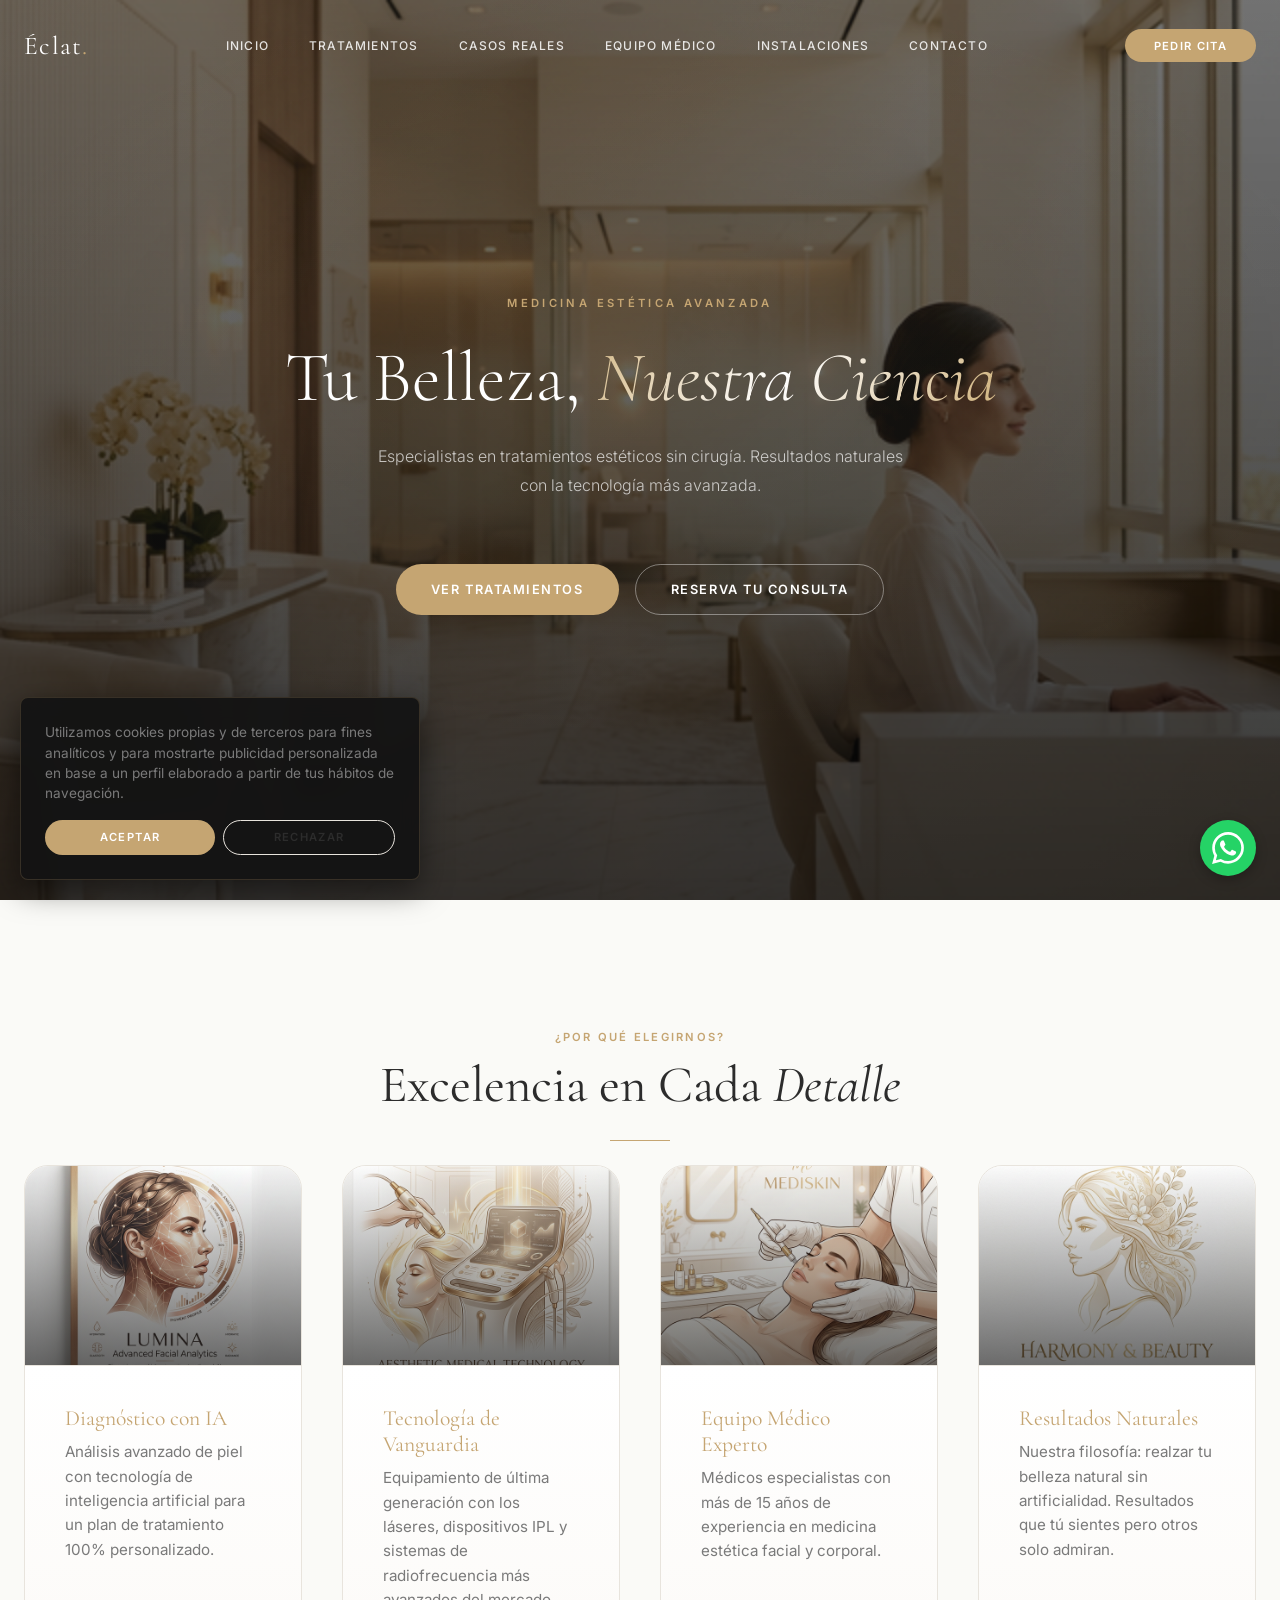
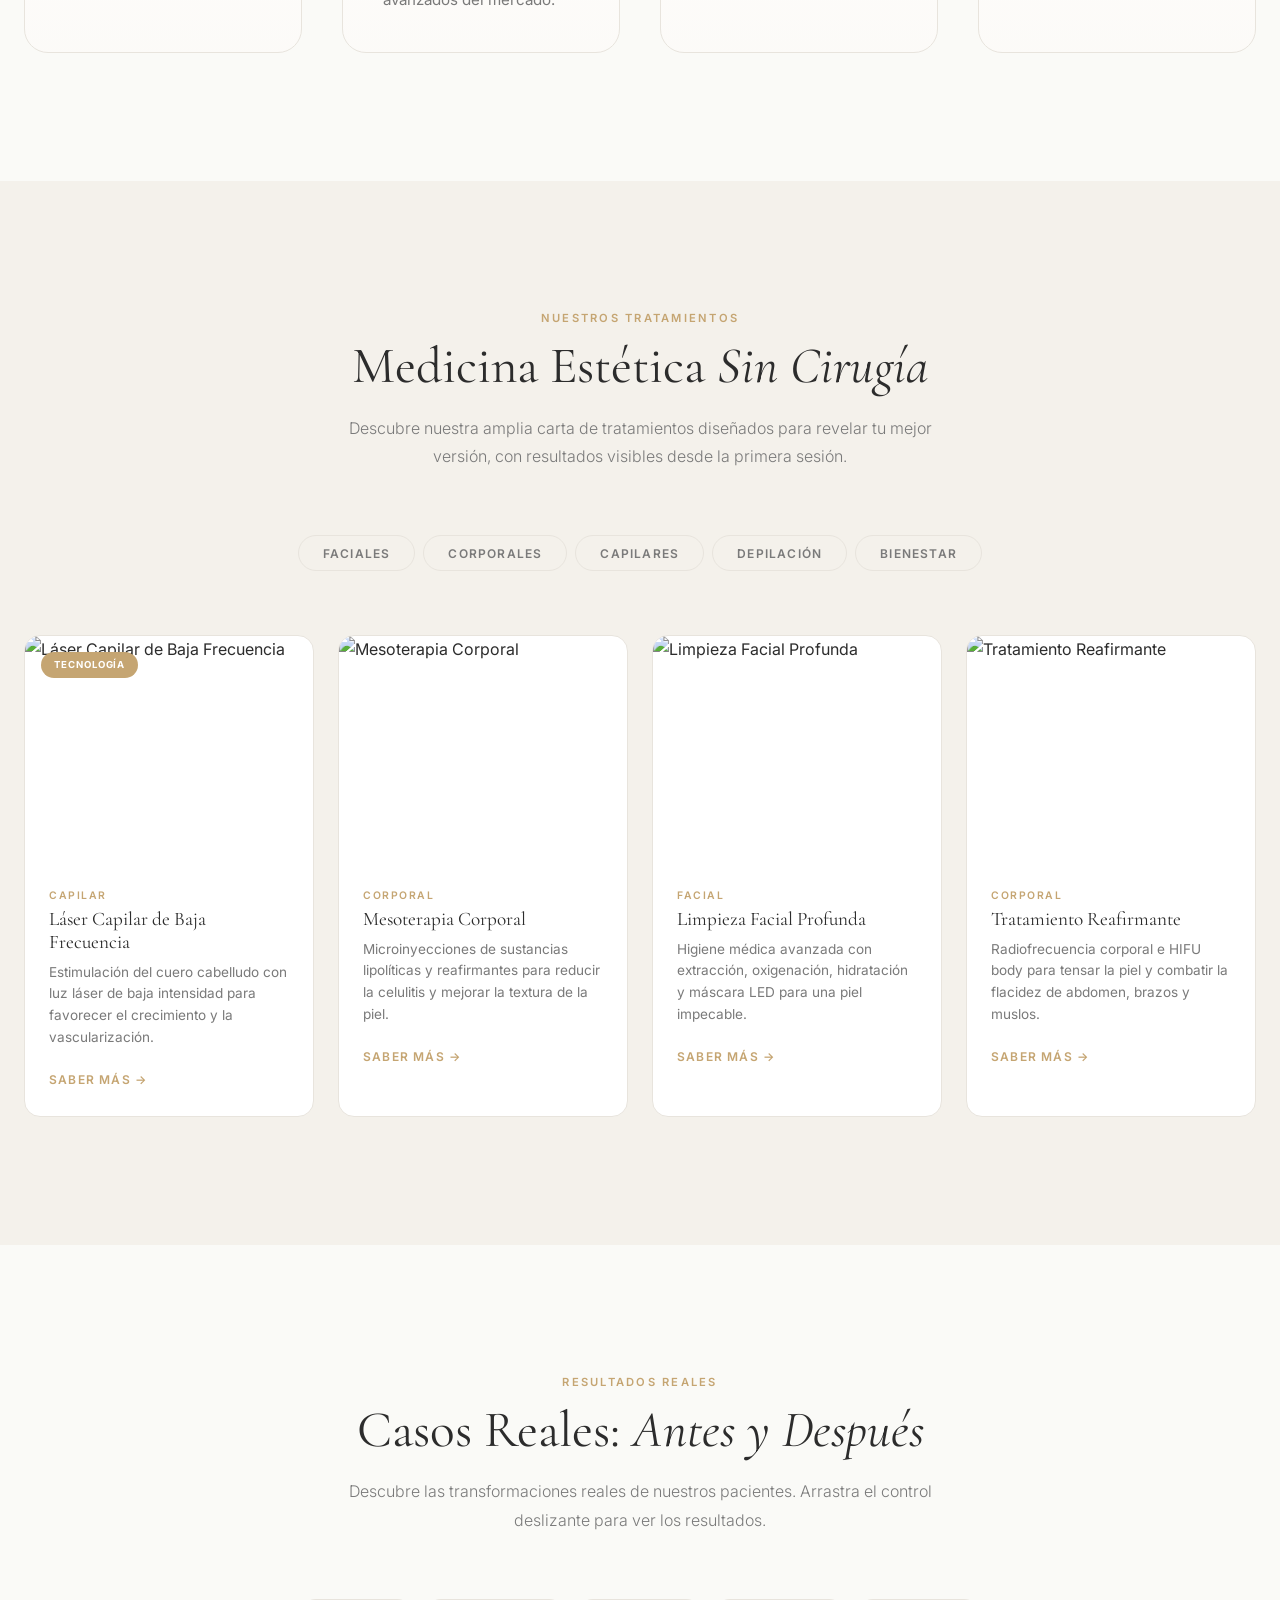
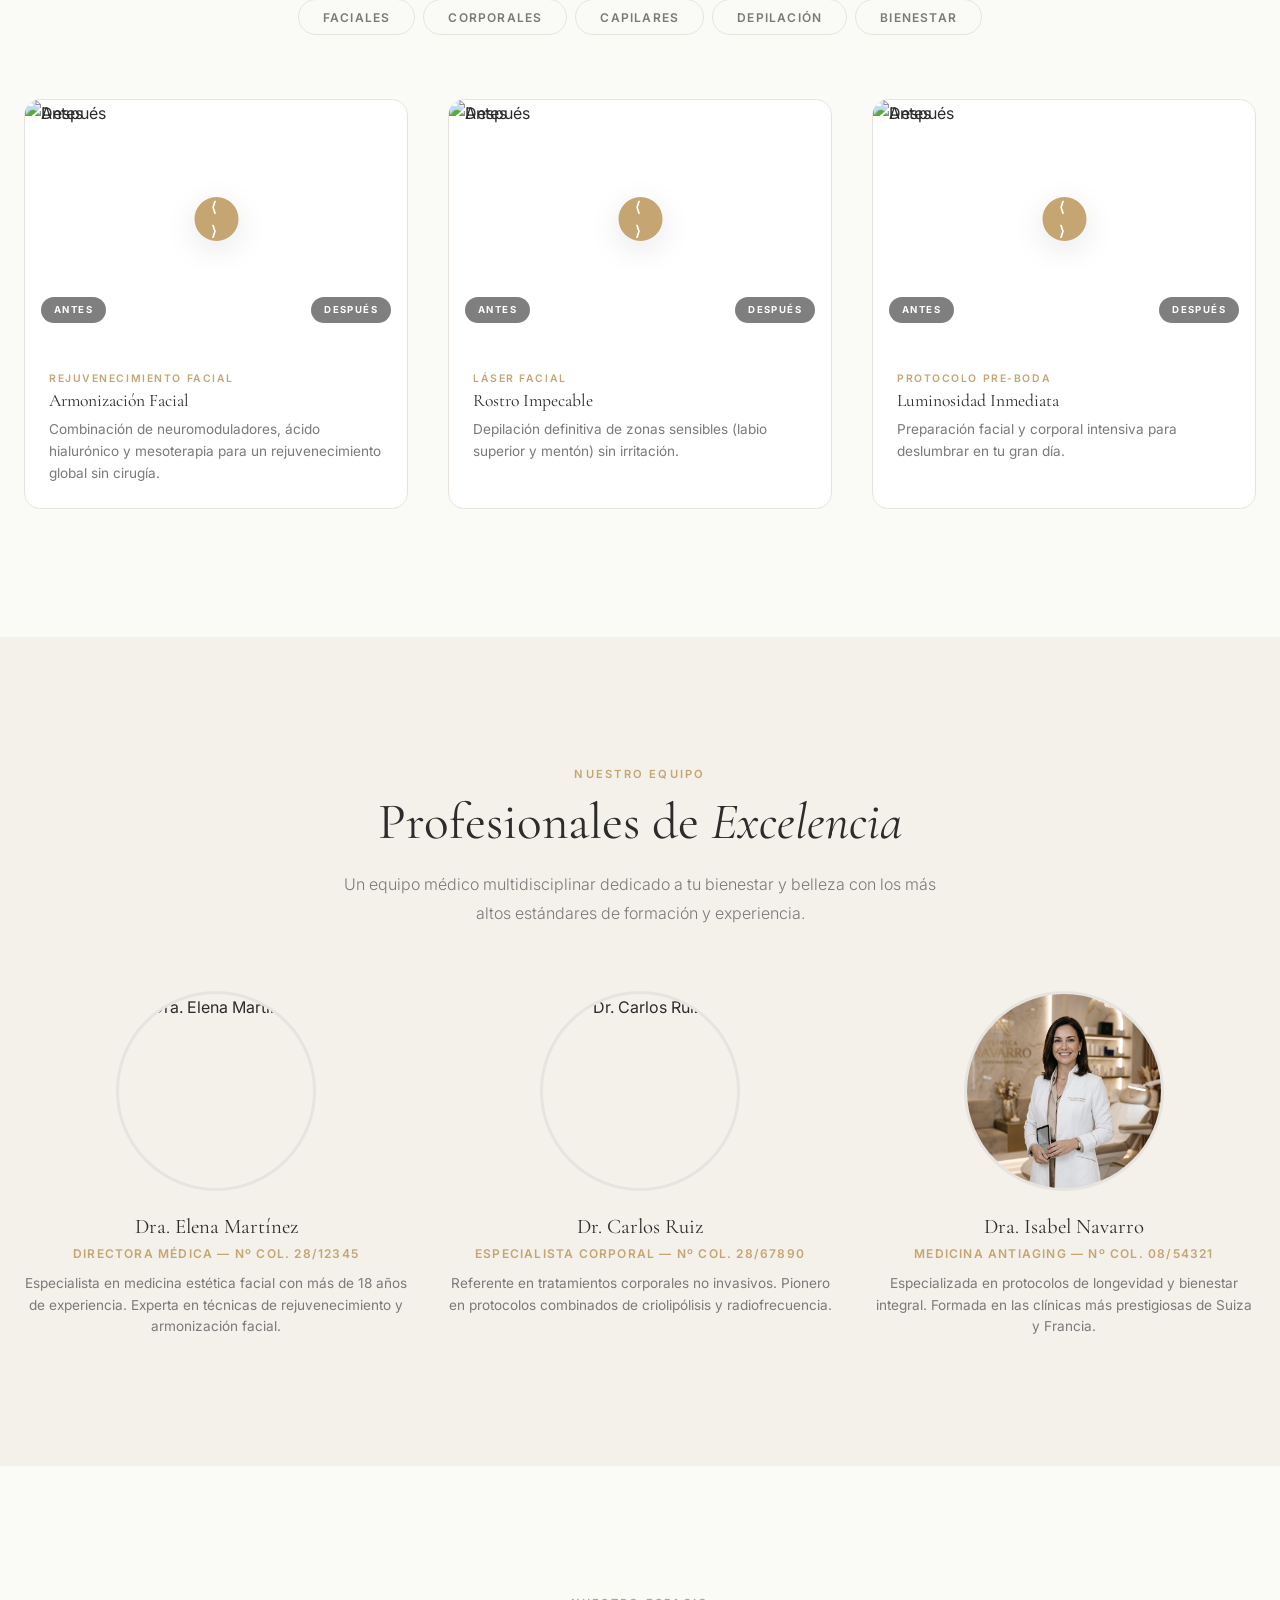
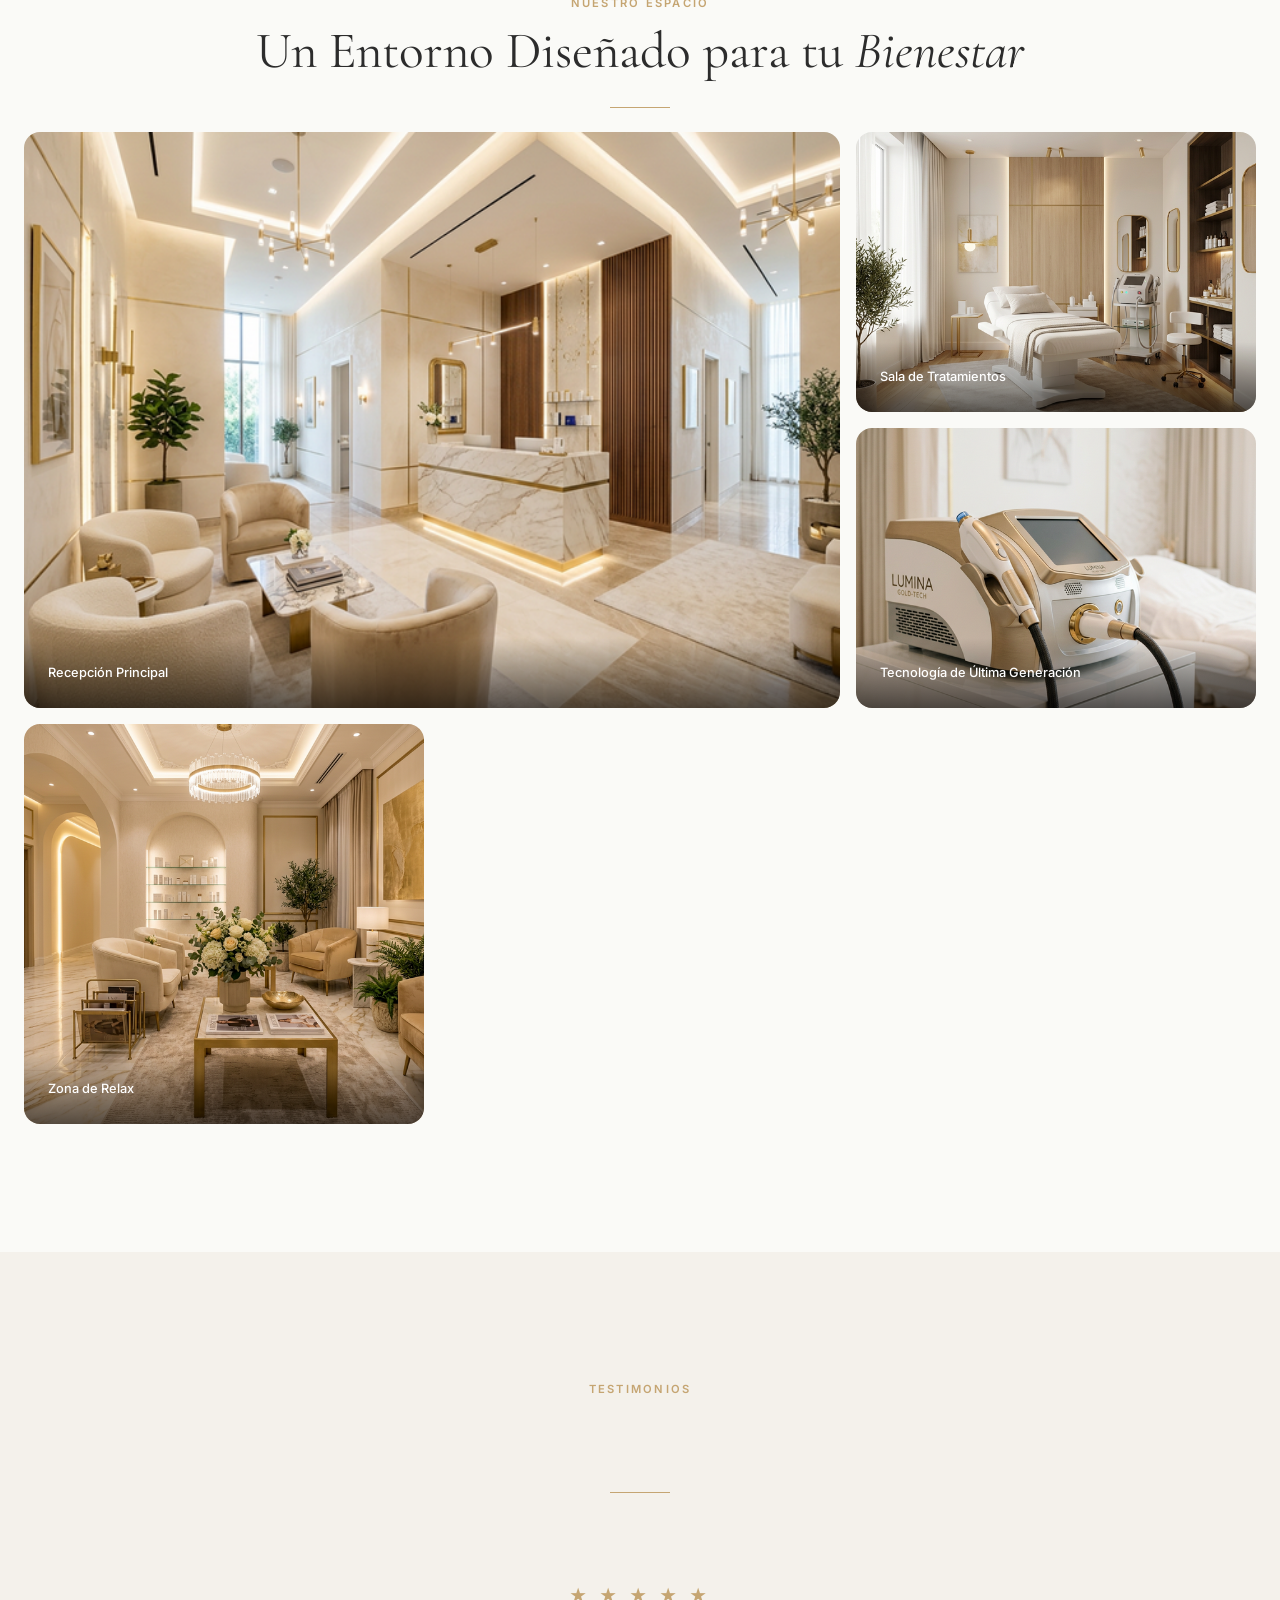
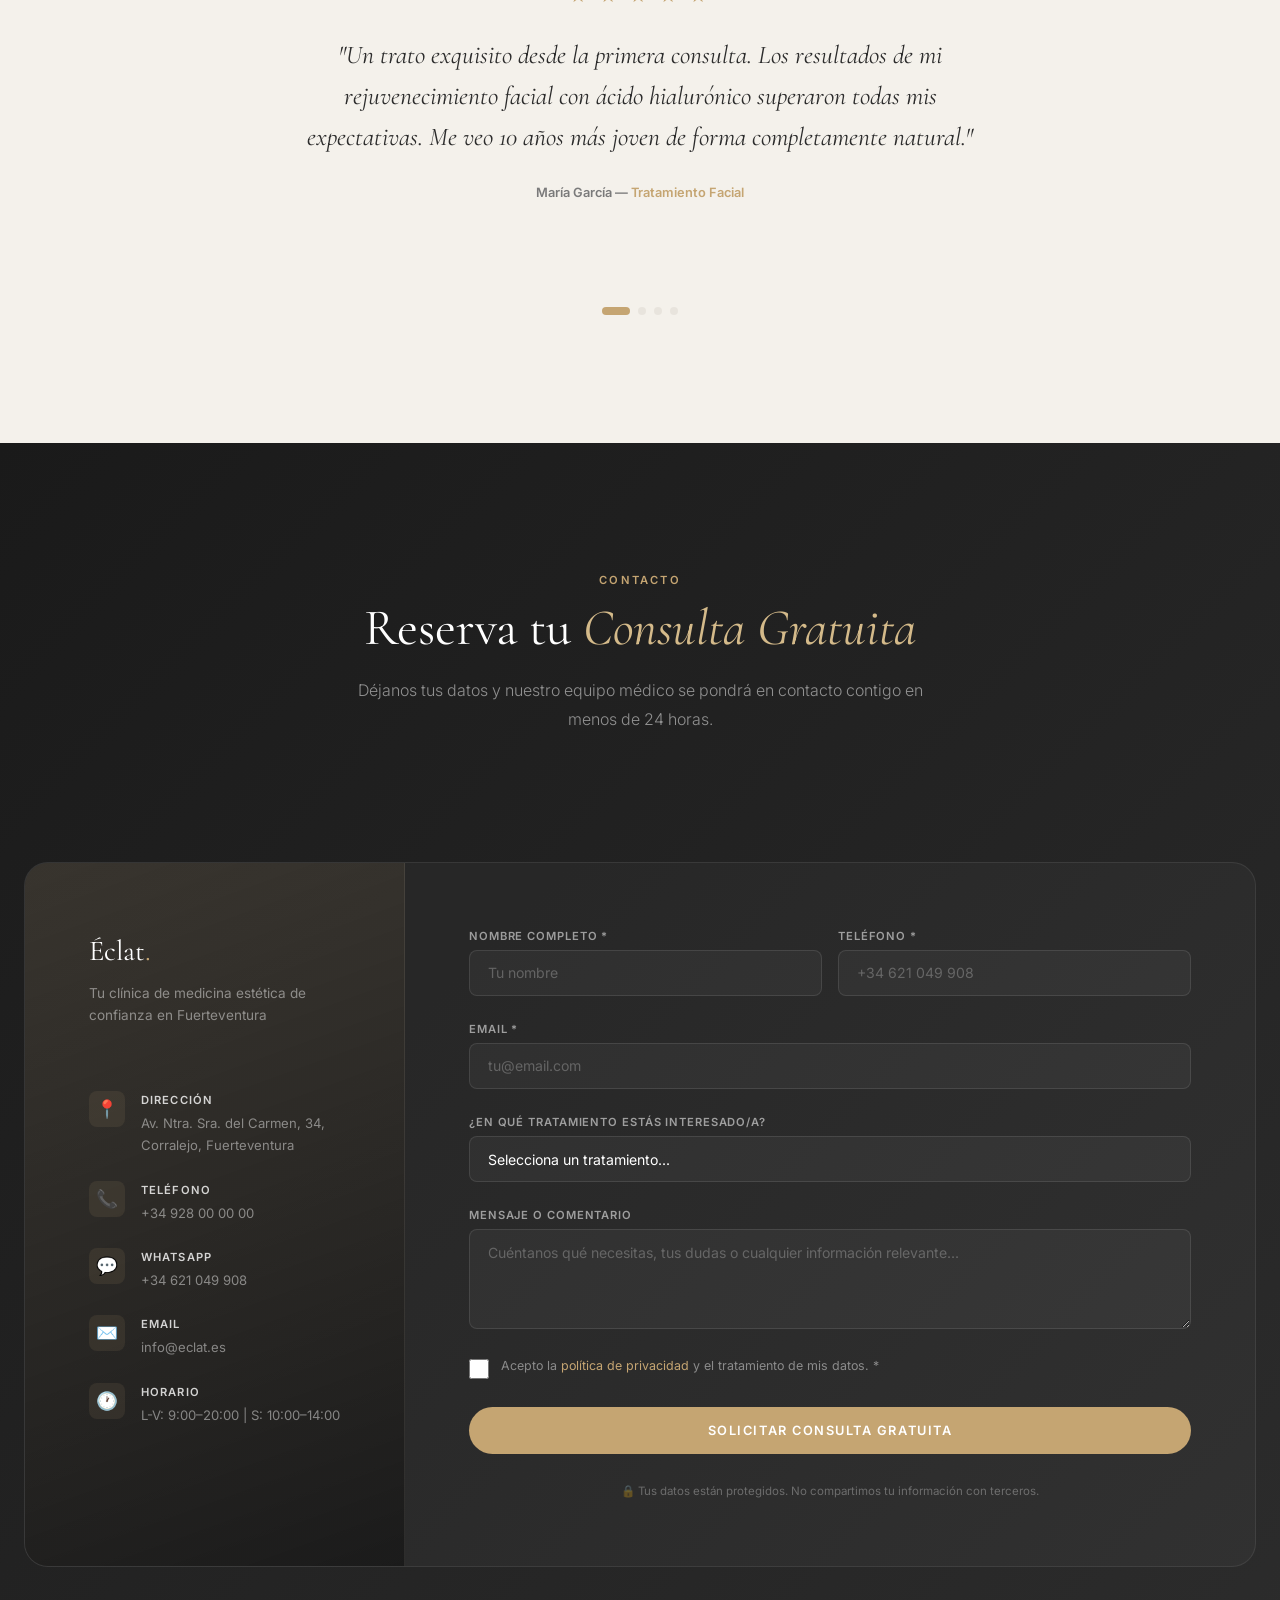
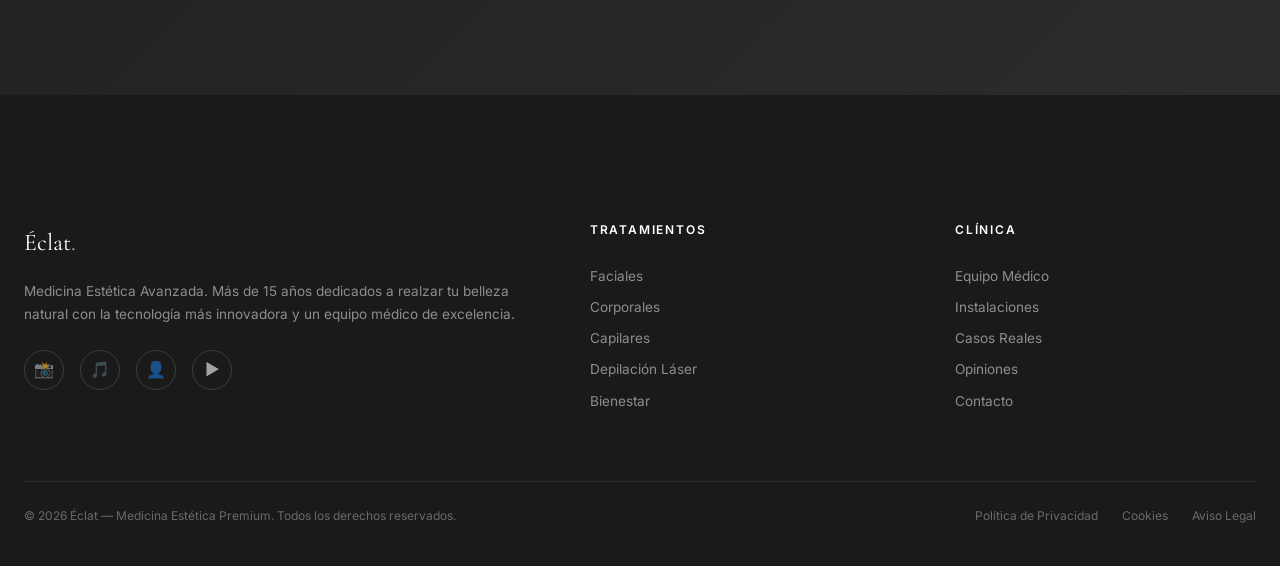
==== commit 67166076: "Fix mobile performance and WhatsApp double tap issue" ====
--- a/index.html
+++ b/index.html
@@ -609,10 +609,12 @@
       transition: transform 0.3s ease, box-shadow 0.3s ease;
       text-decoration: none;
     }
-    .whatsapp-float:hover {
-      transform: scale(1.08);
-      box-shadow: 0 6px 16px rgba(0,0,0,0.3);
-      color: #FFF;
+    @media (hover: hover) {
+      .whatsapp-float:hover {
+        transform: scale(1.08);
+        box-shadow: 0 6px 16px rgba(0,0,0,0.3);
+        color: #FFF;
+      }
     }
     .whatsapp-float svg {
       width: 32px;
--- a/css/style.css
+++ b/css/style.css
@@ -584,6 +584,11 @@
   }
 }
 
+@media (max-width: 768px) {
+  .hero__orbs, .hero__particles {
+    display: none !important;
+  }
+}
 
 /* ── HERO CONTENT ── */
 .hero__content {
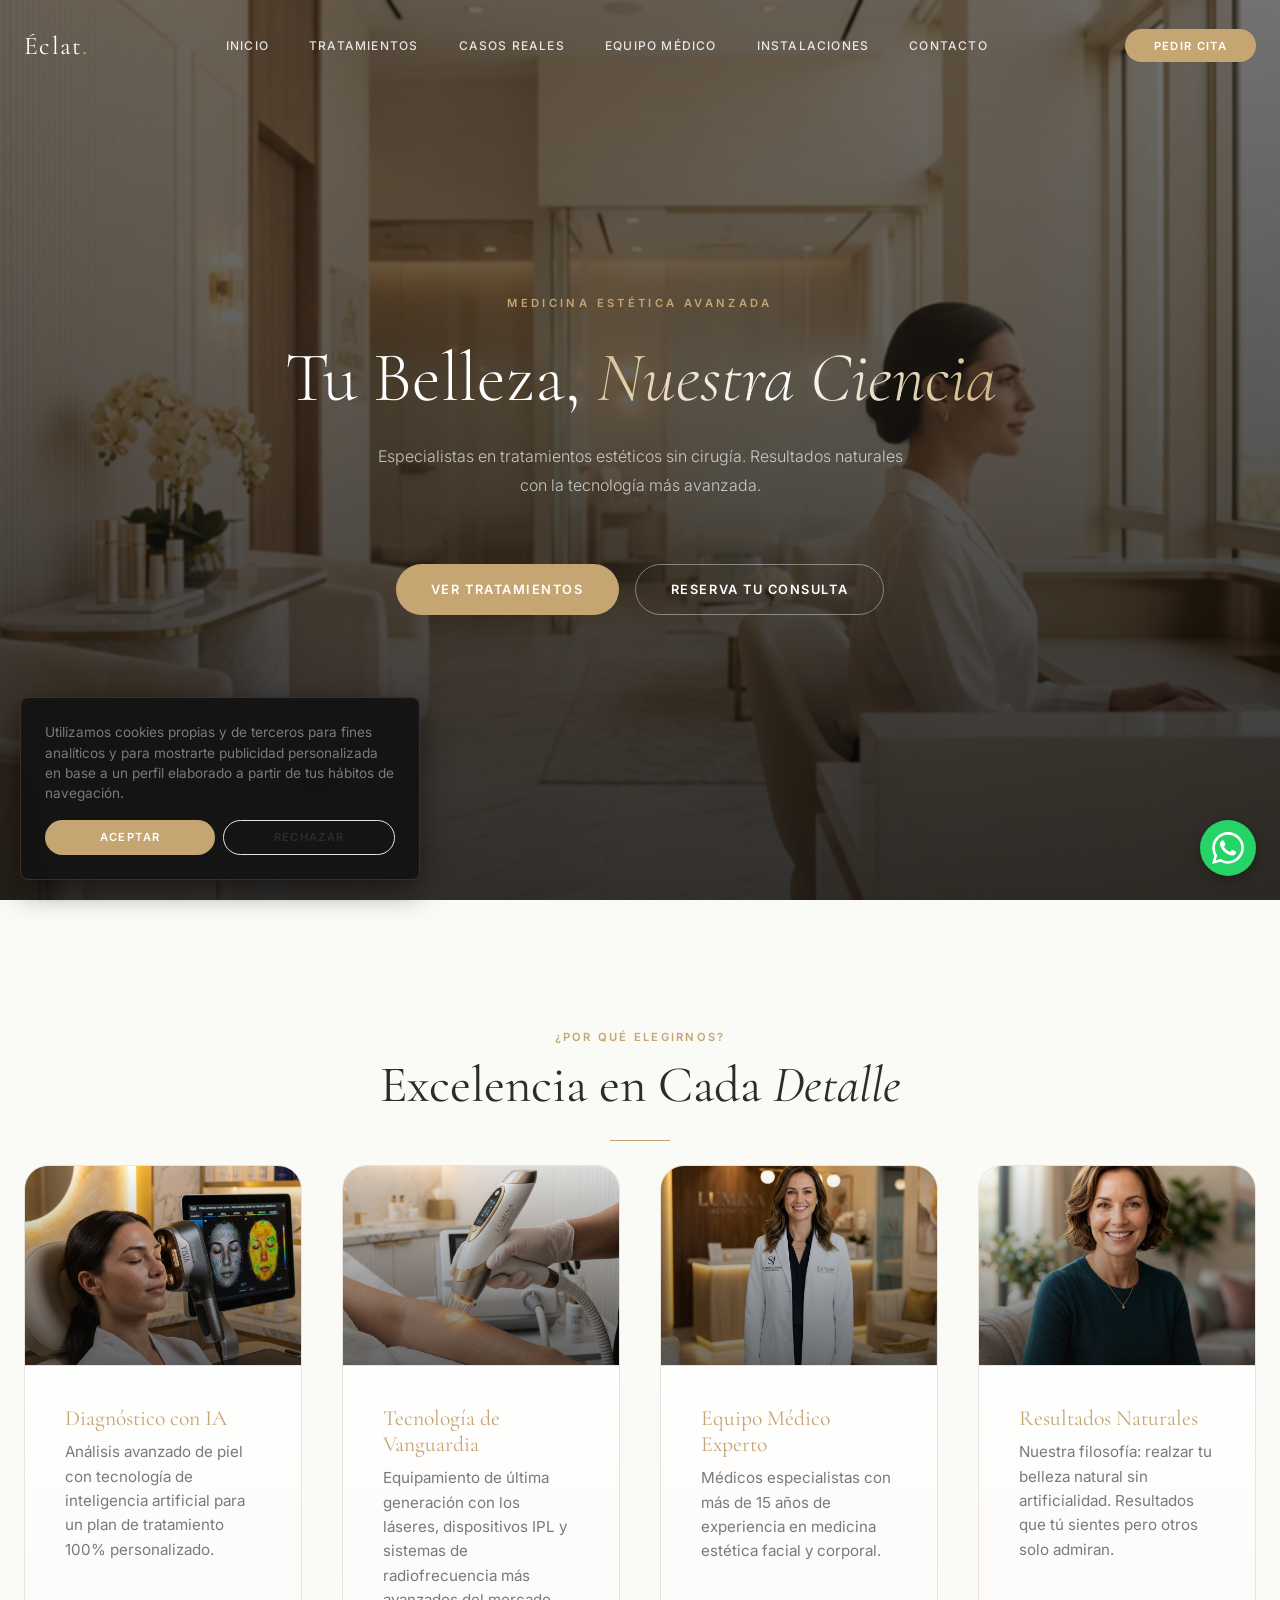
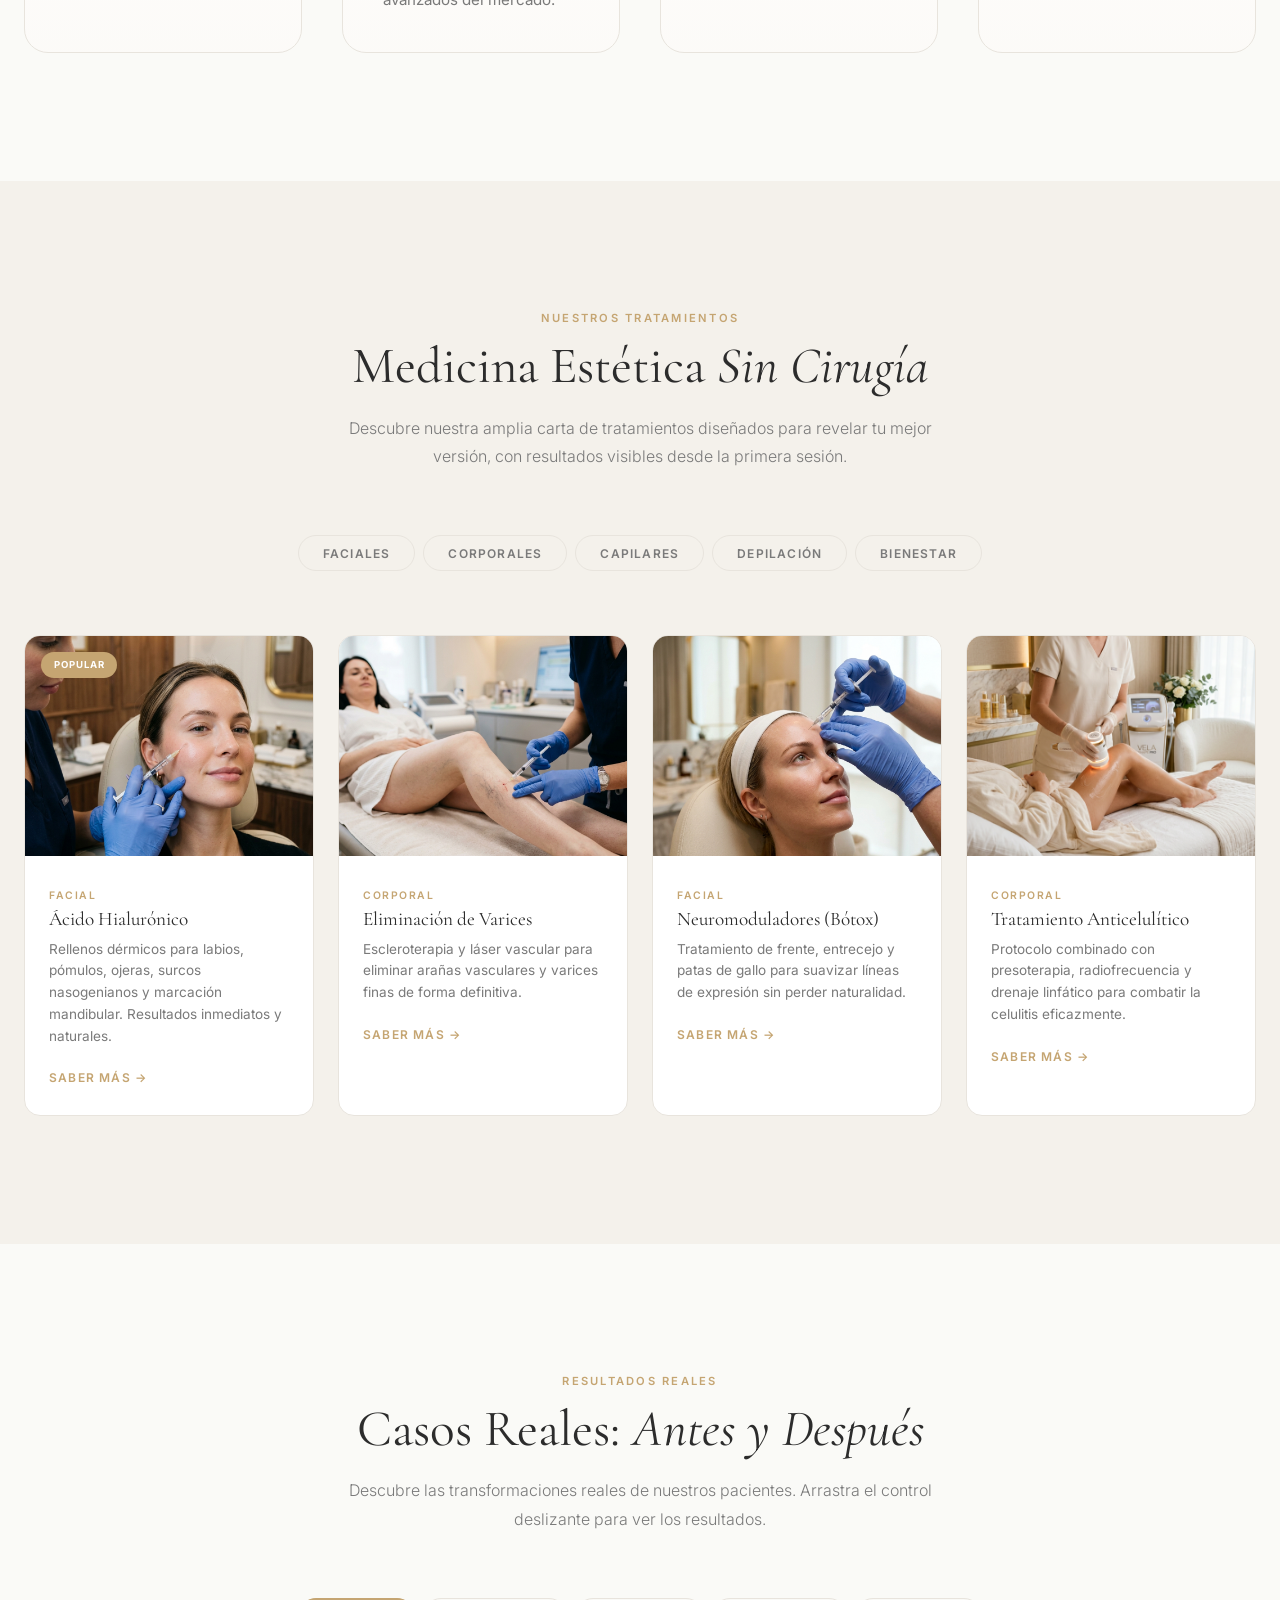
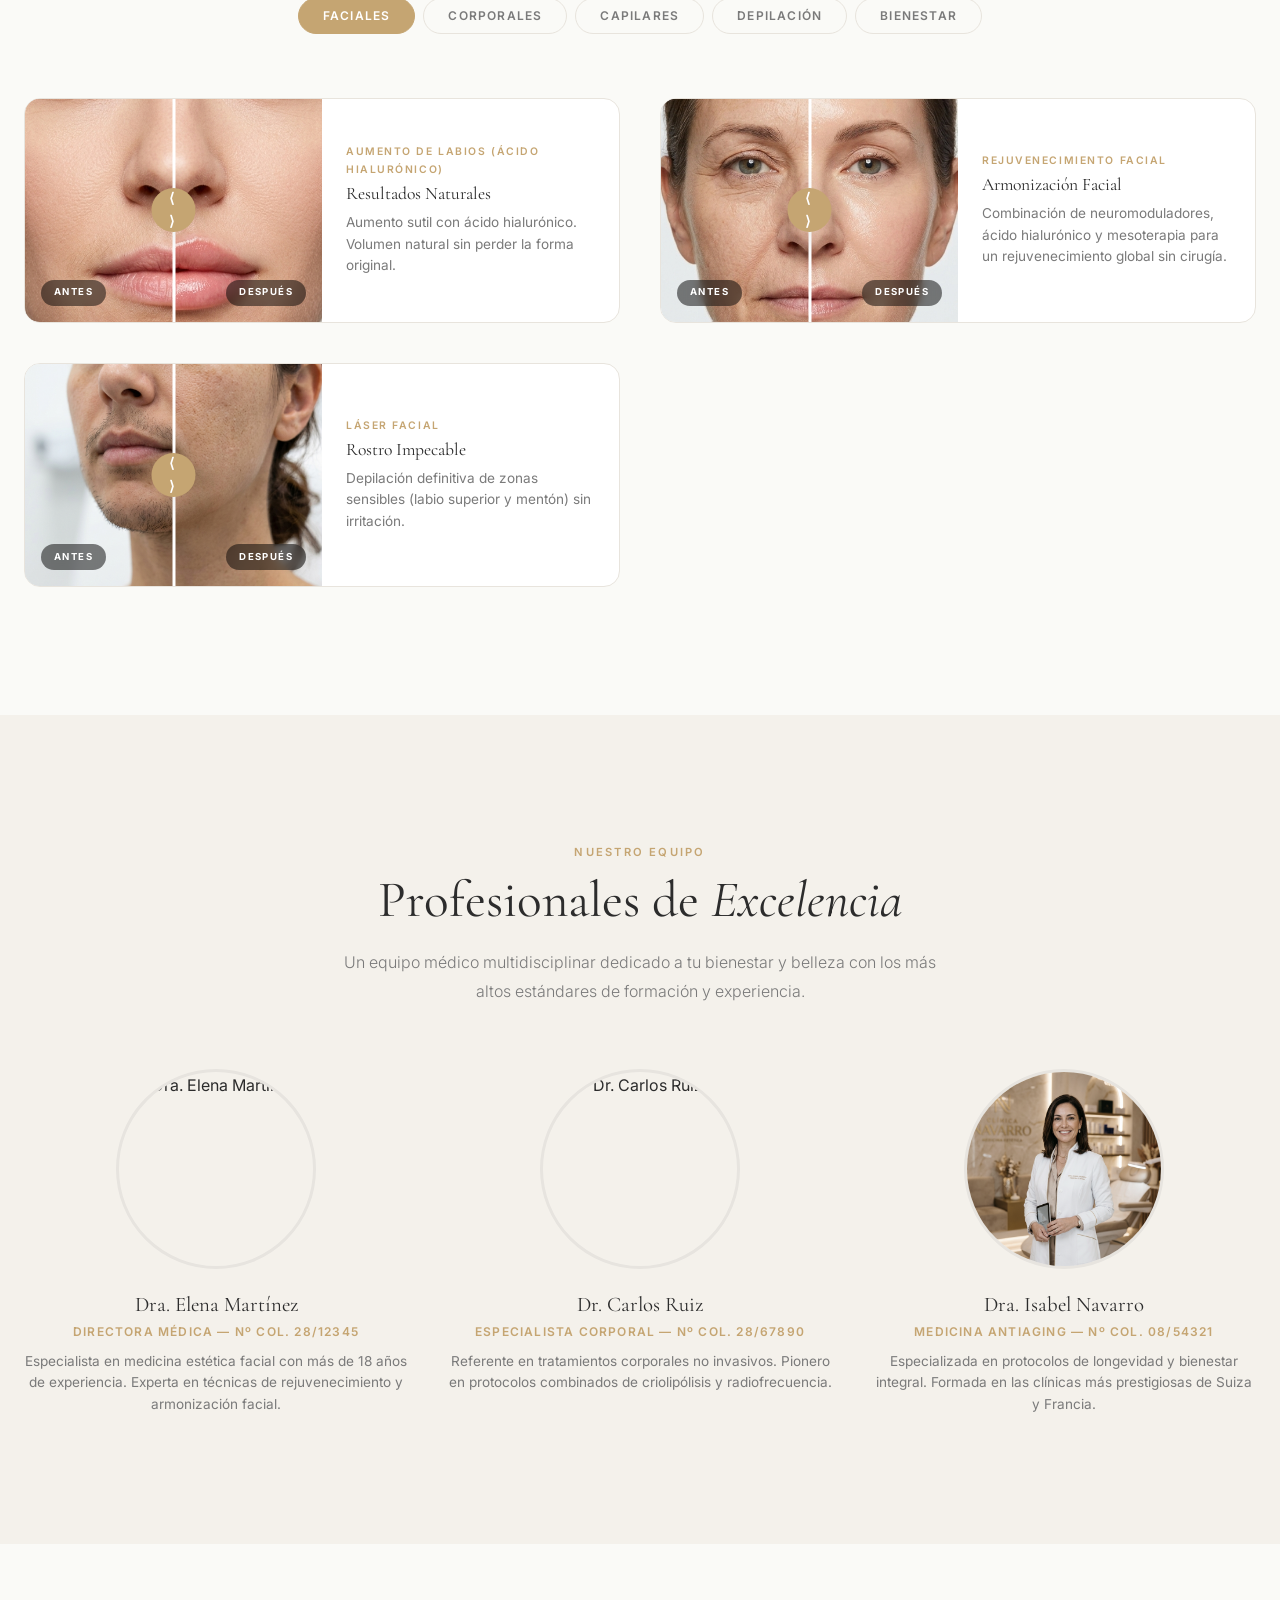
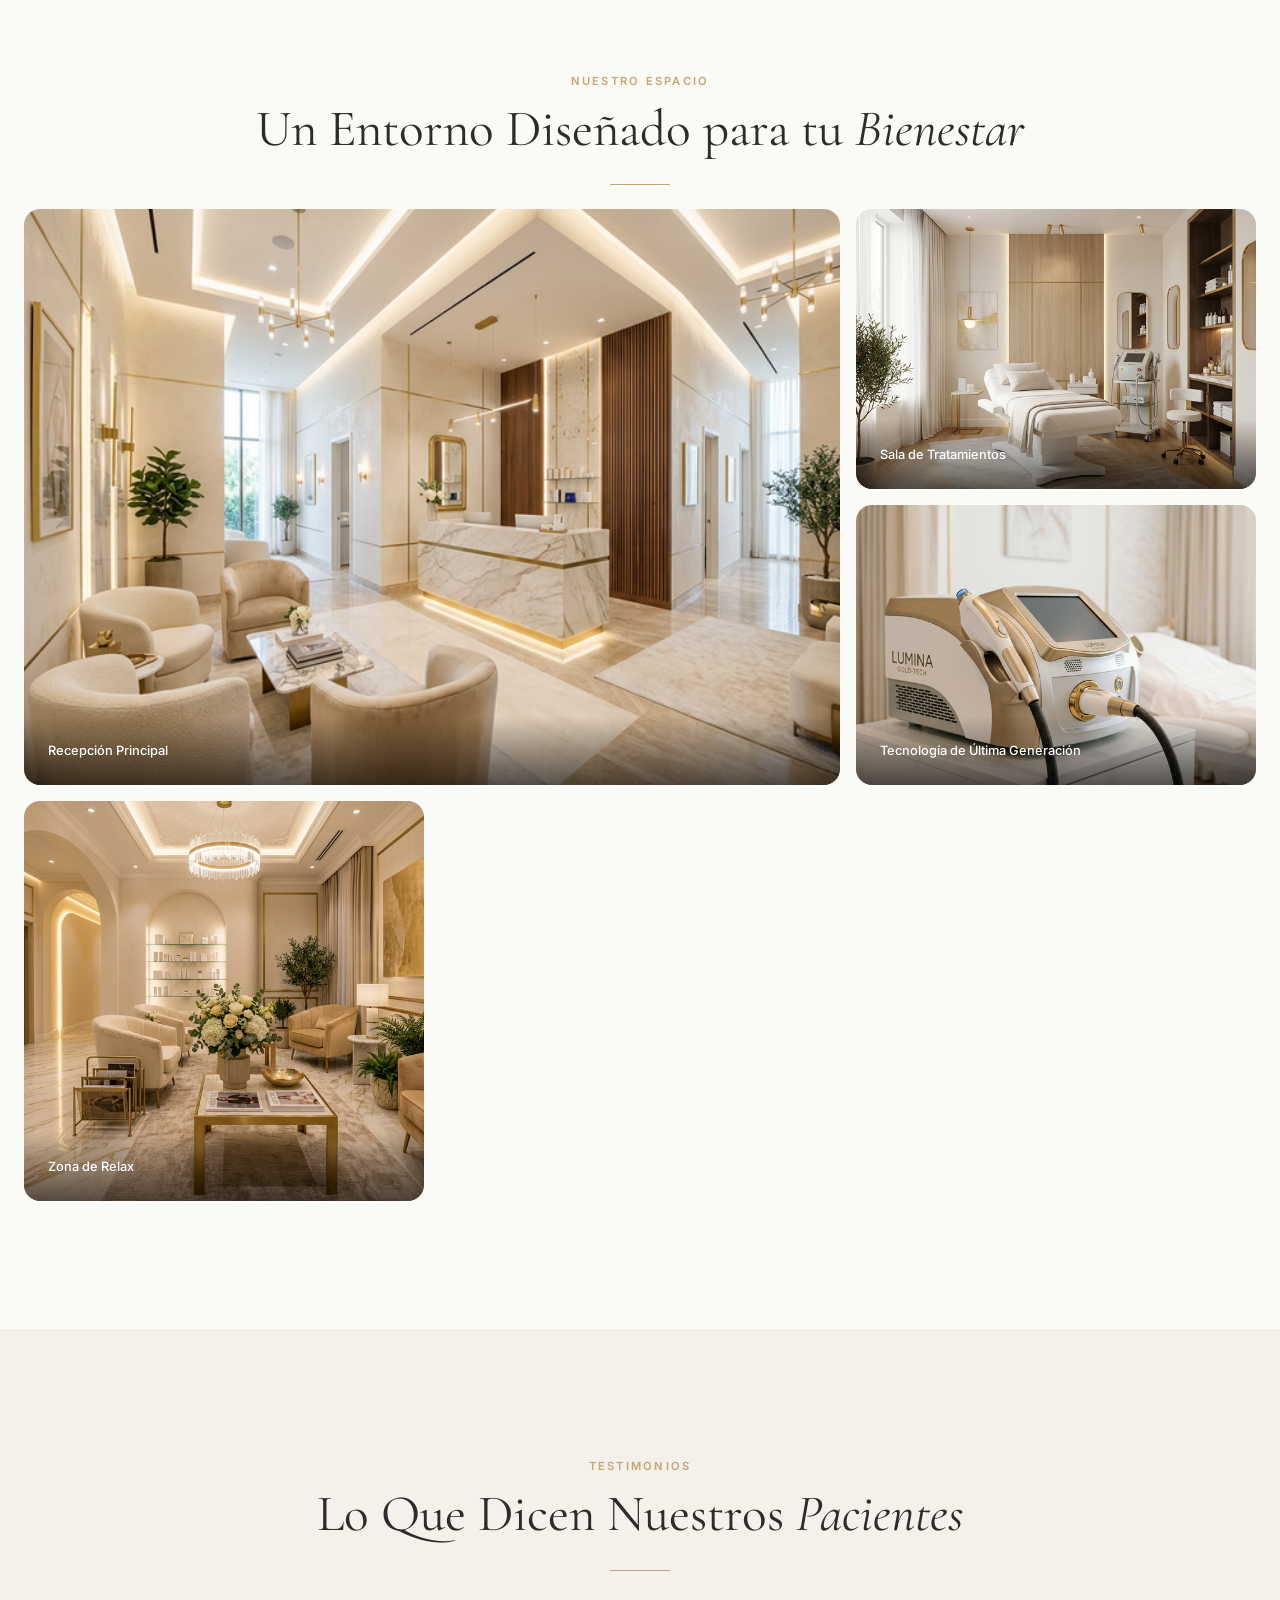
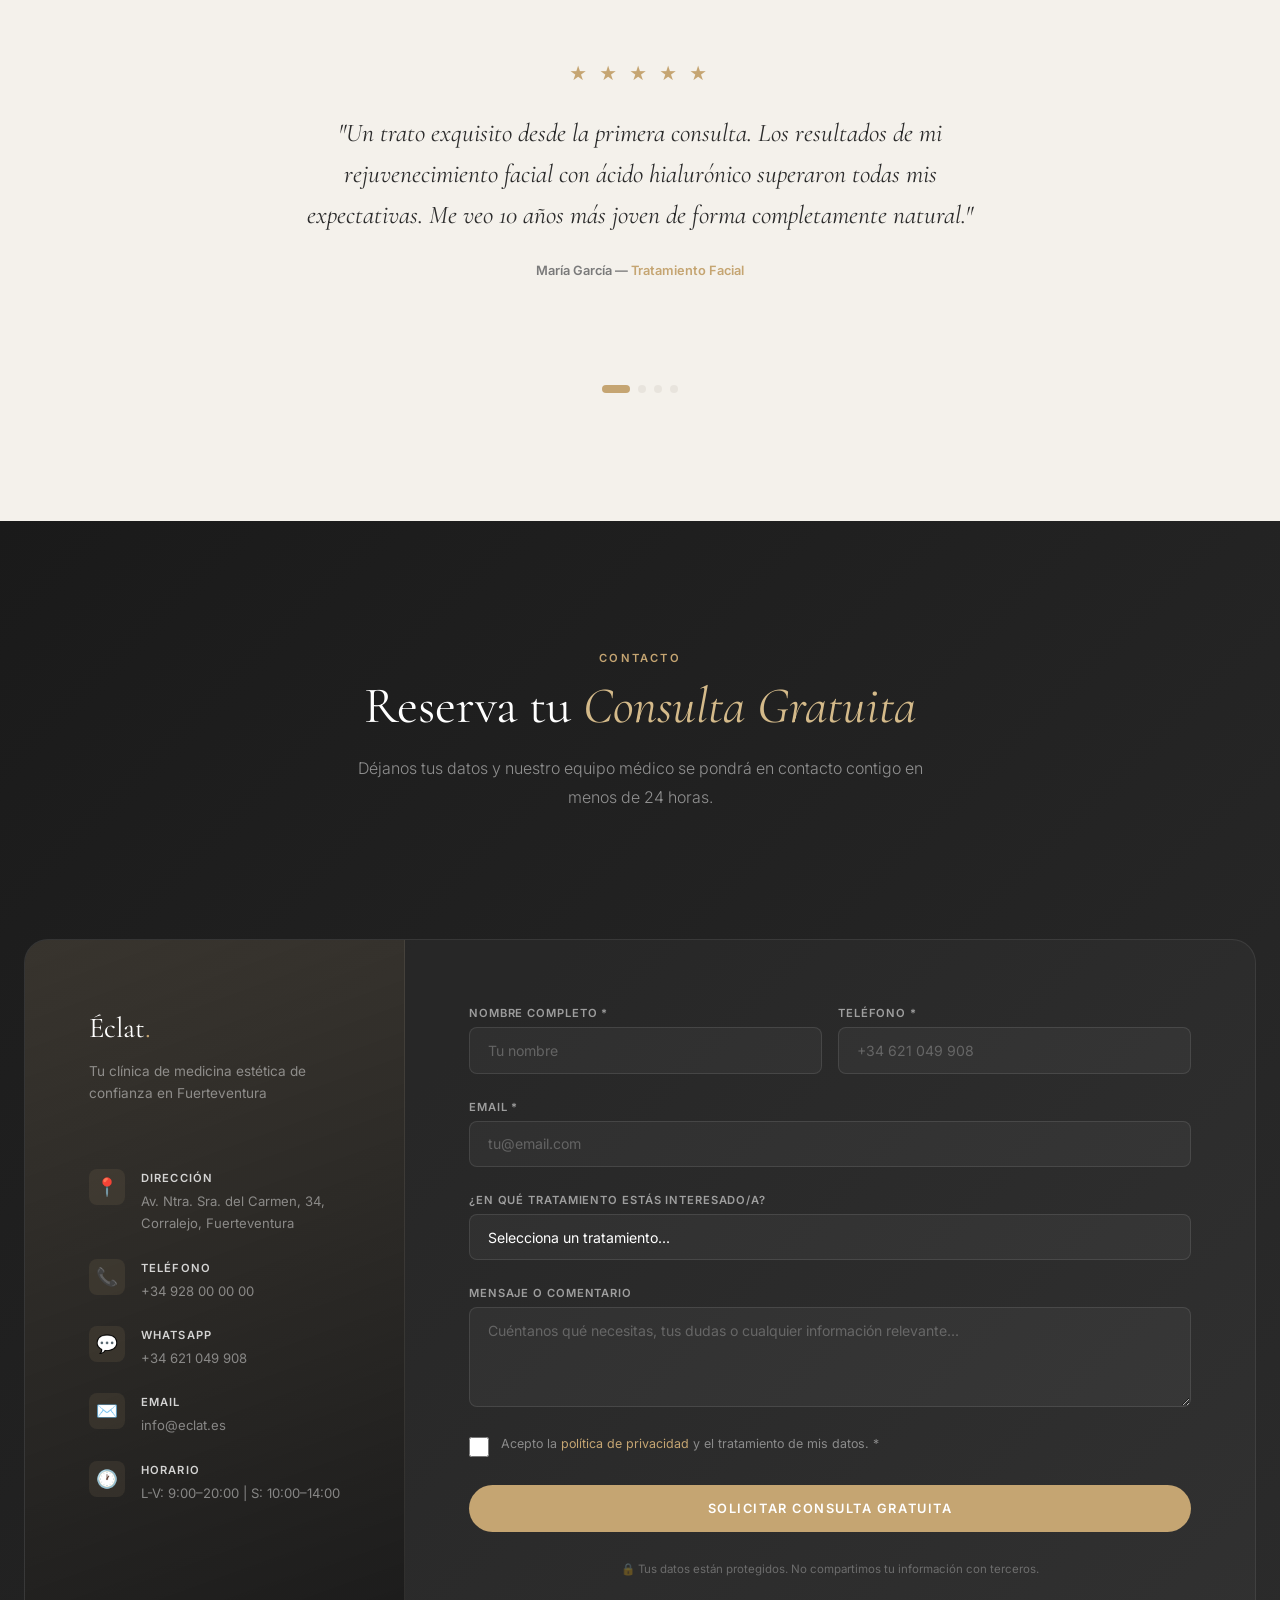
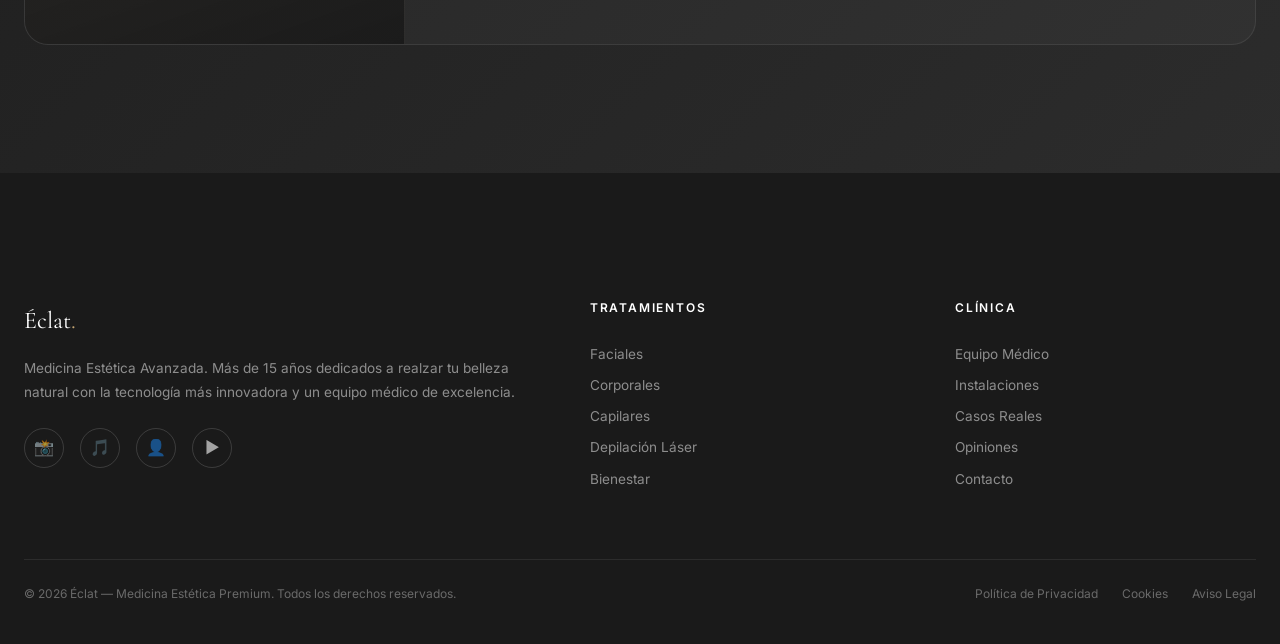
==== commit fb15770f: "Update web" ====
--- a/index.html
+++ b/index.html
@@ -7,7 +7,7 @@
   <title>Clínica Estética Premium — Medicina Estética Avanzada</title>
   <meta name="description"
     content="Descubre los mejores tratamientos de medicina estética sin cirugía. Ácido hialurónico, neuromoduladores, rejuvenecimiento facial y corporal en nuestra clínica premium.">
-  <link rel="stylesheet" href="css/style.css?v=final4">
+  <link rel="stylesheet" href="css/style.css?v=final6">
   <style>
     /* Ocultar el botón automático del widget de CitaYa para que no moleste al chat */
     #citaya-widget + button, 
@@ -181,7 +181,7 @@
 
       <!-- Filters -->
       <div class="cases__filters reveal" id="caseFilters">
-        <button class="treatments__tab" data-filter="facial">Faciales</button>
+        <button class="treatments__tab active" data-filter="facial">Faciales</button>
         <button class="treatments__tab" data-filter="corporal">Corporales</button>
         <button class="treatments__tab" data-filter="capilar">Capilares</button>
         <button class="treatments__tab" data-filter="depilacion">Depilación</button>
@@ -582,7 +582,7 @@
     </div>
   </div>
 
-  <script src="js/app.js?v=final5"></script>
+  <script src="js/app.js?v=final14"></script>
 
   <!-- ======== WHATSAPP WIDGET ======== -->
   <a href="https://wa.me/34644119402" class="whatsapp-float" target="_blank" aria-label="Contactar por WhatsApp">
--- a/css/style.css
+++ b/css/style.css
@@ -1050,11 +1050,12 @@
 
 .cases__grid {
   display: grid;
-  grid-template-columns: repeat(auto-fill, minmax(380px, 1fr));
+  grid-template-columns: repeat(auto-fit, minmax(500px, 1fr));
   gap: var(--space-xl);
 }
 
 .case-card {
+  display: flex;
   background: var(--color-surface);
   border: 1px solid var(--color-border);
   border-radius: var(--radius-lg);
@@ -1064,12 +1065,13 @@
 
 .case-card:hover {
   box-shadow: var(--shadow-lg);
+  transform: translateY(-2px);
 }
 
 .case-slider {
   position: relative;
-  width: 100%;
-  aspect-ratio: 16 / 10;
+  flex: 0 0 50%;
+  aspect-ratio: 4 / 3;
   overflow: hidden;
   cursor: col-resize;
   user-select: none;
@@ -1151,6 +1153,7 @@
   backdrop-filter: blur(4px);
   padding: 0.3rem 0.8rem;
   border-radius: var(--radius-full);
+  transition: opacity var(--transition-fast);
 }
 
 .case-slider__label--before {
@@ -1162,7 +1165,11 @@
 }
 
 .case-card__body {
+  flex: 1;
   padding: var(--space-lg);
+  display: flex;
+  flex-direction: column;
+  justify-content: center;
 }
 
 .case-card__treatment {
@@ -1185,6 +1192,22 @@
   color: var(--color-text-muted);
   line-height: 1.6;
 }
+
+@media (max-width: 768px) {
+  .cases__grid {
+    grid-template-columns: 1fr;
+    gap: var(--space-lg);
+  }
+  .case-card {
+    flex-direction: column;
+  }
+  .case-slider {
+    flex: none;
+    width: 100%;
+    aspect-ratio: 16 / 10;
+  }
+}
+
 
 /* Admin Upload */
 .upload-zone {
